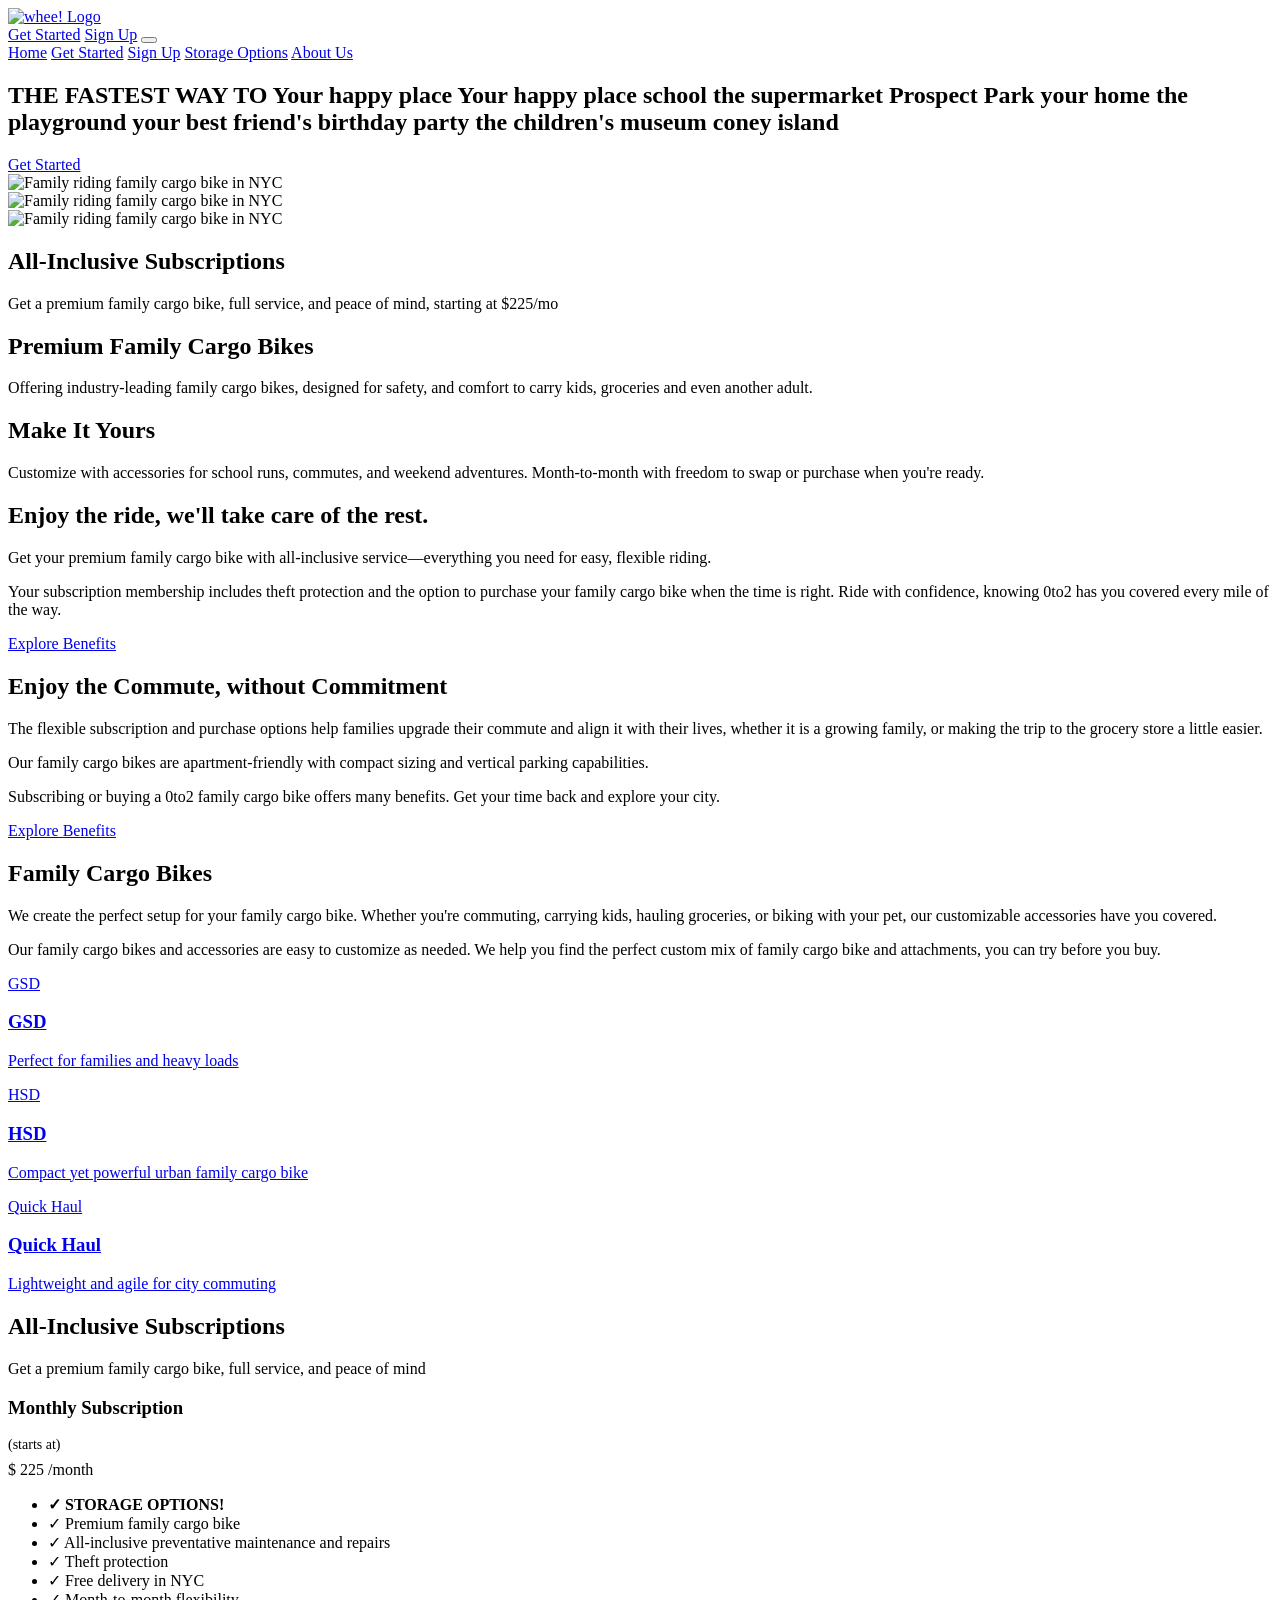
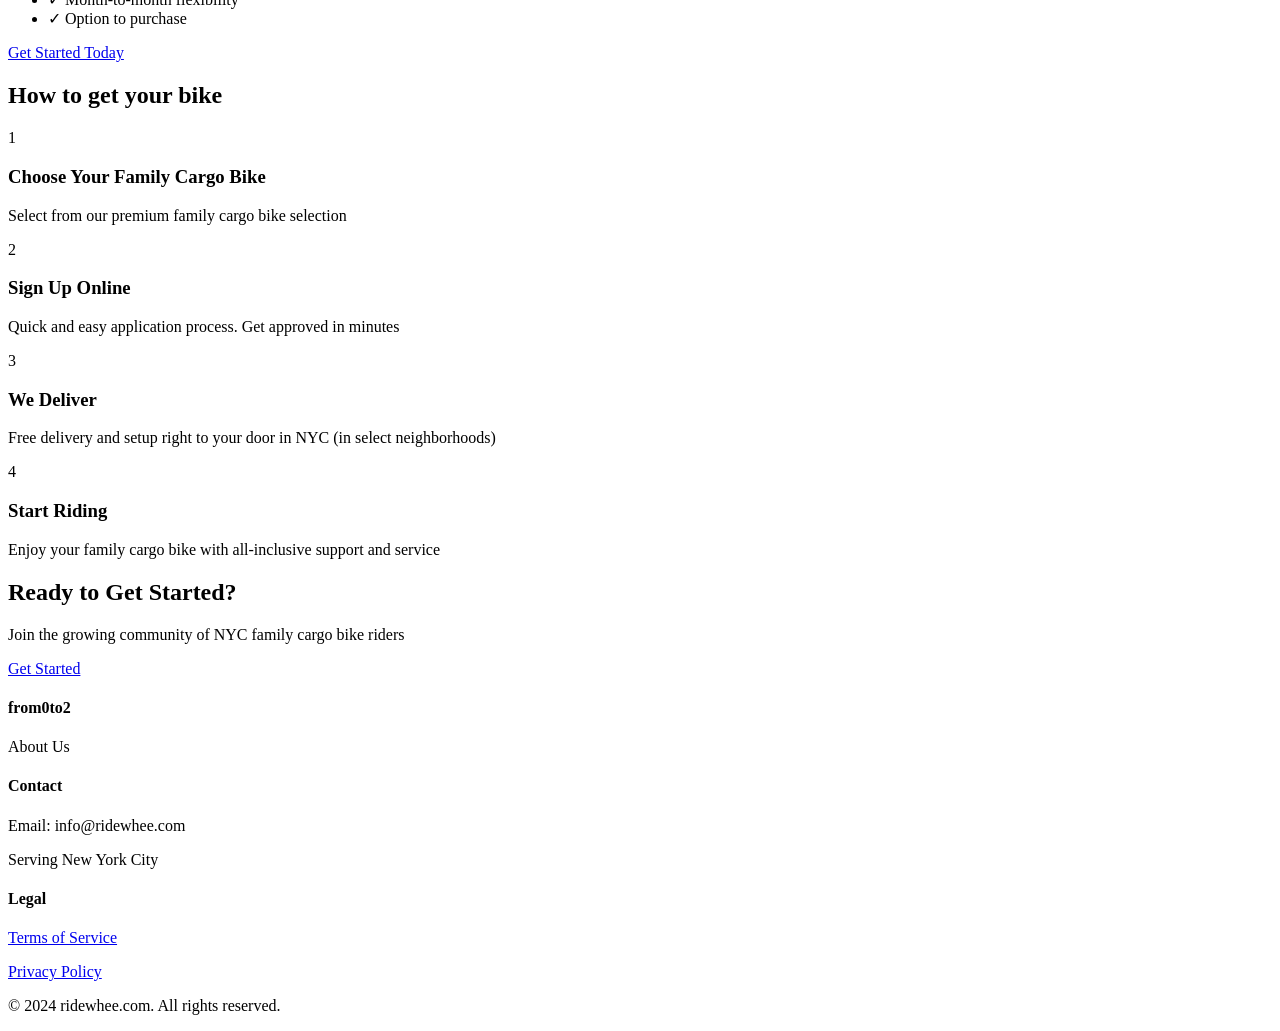
==== index.html @ edd8247e "Add Sign Up link to navigation menu" ====
<!DOCTYPE html>
<html lang="en">
<head>
    <!-- Google tag (gtag.js) -->
<script async src="https://www.googletagmanager.com/gtag/js?id=G-V8JDBEQ4RL"></script>
<script>
  window.dataLayer = window.dataLayer || [];
  function gtag(){dataLayer.push(arguments);}
  gtag('js', new Date());

  gtag('config', 'G-V8JDBEQ4RL');
</script>
    <meta charset="UTF-8">
    <meta name="viewport" content="width=device-width, initial-scale=1.0">
    <meta http-equiv="Cache-Control" content="no-cache, no-store, must-revalidate">
    <meta http-equiv="Pragma" content="no-cache">
    <meta http-equiv="Expires" content="0">
    <meta name="description" content="Family cargo bike subscription in NYC. Premium family cargo bikes with all-inclusive service, starting at $225/month. Flexible month-to-month subscriptions.">
    <title>Cargo Bike Leasing NYC | ridewhee.com</title>
    <link rel="stylesheet" href="styles.css">
    <link rel="icon" type="image/png" href="images/favicon.png?v=1">
</head>
<body>
    <!-- Navigation -->
    <!-- TO UPDATE LOGO: Change the src path below to your new logo file -->
    <nav class="navbar" role="navigation" aria-label="Main navigation">
        <div class="nav-container">
            <div class="nav-left">
                <a href="index.html" class="navbar-logo" aria-label="whee! Home">
                    <img src="images/logowhee1.png" alt="whee! Logo" width="687" height="311">
                </a>
            </div>
            <div class="nav-right">
                <a href="get-started.html" class="cta-button nav-cta">Get Started</a>
                <a href="signup.html" class="cta-button nav-cta nav-cta-signup">Sign Up</a>
                <button class="hamburger-menu" id="hamburger-menu" aria-label="Toggle menu" type="button">
                    <span></span>
                    <span></span>
                    <span></span>
                </button>
            </div>
        </div>
        <div class="mobile-menu" id="mobile-menu">
            <a href="index.html">Home</a>
            <a href="get-started.html">Get Started</a>
            <a href="signup.html">Sign Up</a>
            <a href="storage-options.html">Storage Options</a>
            <a href="about-us.html">About Us</a>
        </div>
    </nav>

    <!-- Hero Section -->
    <section class="hero">
        <div class="hero-container">
            <div class="hero-content">
                <h1 class="hero-title">
                    <span class="hero-title-static">THE FASTEST WAY TO</span>
                    <span class="rotating-words">
                        <span class="rotating-word-measure" aria-hidden="true"></span>
                        <span class="rotating-word active">Your happy place</span>
                        <span class="rotating-word">school</span>
                        <span class="rotating-word">the supermarket</span>
                        <span class="rotating-word">Prospect Park</span>
                        <span class="rotating-word">your home</span>
                        <span class="rotating-word">the playground</span>
                        <span class="rotating-word">your best friend's birthday party</span>
                        <span class="rotating-word">the children's museum</span>
                        <span class="rotating-word">coney island</span>
                    </span>
                </h1>
                <div class="hero-cta">
                    <a href="get-started.html" class="cta-button primary large">Get Started</a>
                </div>
            </div>
            <div class="hero-image">
                <div class="hero-carousel" id="hero-carousel">
                    <div class="hero-carousel-container">
                        <div class="hero-carousel-track" id="hero-carousel-track">
                            <div class="hero-carousel-slide active">
                                <img src="images/hero-bike1.png" alt="Family riding family cargo bike in NYC" class="hero-carousel-image">
                            </div>
                            <div class="hero-carousel-slide">
                                <img src="images/hero-bike2.png" alt="Family riding family cargo bike in NYC" class="hero-carousel-image">
                            </div>
                            <div class="hero-carousel-slide">
                                <img src="images/hero-bike3.png" alt="Family riding family cargo bike in NYC" class="hero-carousel-image">
                            </div>
                        </div>
                    </div>
                </div>
            </div>
        </div>
    </section>

    <!-- Key Features Section -->
    <section class="features">
        <div class="container">
            <div class="features-grid">
                <div class="feature-item">
                    <h2>All-Inclusive Subscriptions</h2>
                    <p>Get a premium family cargo bike, full service, and peace of mind, starting at $225/mo</p>
                </div>
                <div class="feature-item">
                    <h2>Premium Family Cargo Bikes</h2>
                    <p>Offering industry-leading family cargo bikes, designed for safety, and comfort to carry kids, groceries and even another adult.</p>
                </div>
                <div class="feature-item">
                    <h2>Make It Yours</h2>
                    <p>Customize with accessories for school runs, commutes, and weekend adventures. Month-to-month with freedom to swap or purchase when you're ready.</p>
                </div>
            </div>
        </div>
    </section>

    <!-- Enjoy the Ride Section -->
    <section class="enjoy-section">
        <div class="container">
            <div class="enjoy-content">
                <h2 class="section-title">Enjoy the ride, we'll take care of the rest.</h2>
                <p class="section-subtitle">Get your premium family cargo bike with all-inclusive service—everything you need for easy, flexible riding.</p>
                <p>Your subscription membership includes theft protection and the option to purchase your family cargo bike when the time is right. Ride with confidence, knowing 0to2 has you covered every mile of the way.</p>
                <a href="#subscriptions" class="cta-button secondary">Explore Benefits</a>
            </div>
        </div>
    </section>

    <!-- Enjoy the Commute Section -->
    <section class="commute-section">
        <div class="container">
            <div class="commute-content">
                <h2 class="section-title">Enjoy the Commute, without Commitment</h2>
                <p class="section-subtitle">The flexible subscription and purchase options help families upgrade their commute and align it with their lives, whether it is a growing family, or making the trip to the grocery store a little easier.</p>
                <p>Our family cargo bikes are apartment-friendly with compact sizing and vertical parking capabilities.</p>
                <p>Subscribing or buying a 0to2 family cargo bike offers many benefits. Get your time back and explore your city.</p>
                <a href="#subscriptions" class="cta-button secondary">Explore Benefits</a>
            </div>
        </div>
    </section>

    <!-- E-Bikes Section -->
    <section class="bike-showcase">
        <div class="container">
            <h2 class="section-title">Family Cargo Bikes</h2>
            <p class="section-subtitle">We create the perfect setup for your family cargo bike. Whether you're commuting, carrying kids, hauling groceries, or biking with your pet, our customizable accessories have you covered.</p>
            <p class="section-subtitle">Our family cargo bikes and accessories are easy to customize as needed. We help you find the perfect custom mix of family cargo bike and attachments, you can try before you buy.</p>
            <div class="bike-grid">
                <a href="gsd.html" class="bike-card">
                    <img src="images/gsd-01.jpeg" alt="GSD Family Cargo Bike" class="bike-image" onerror="this.style.display='none'; this.nextElementSibling.style.display='flex';">
                    <div class="bike-image-placeholder" style="display: none;">
                        <span>GSD</span>
                    </div>
                    <h3>GSD</h3>
                    <p>Perfect for families and heavy loads</p>
                </a>
                <a href="hsd.html" class="bike-card">
                    <img src="images/hsd.jpg" alt="HSD Family Cargo Bike - Woman with dog" class="bike-image" onerror="this.style.display='none'; this.nextElementSibling.style.display='flex';">
                    <div class="bike-image-placeholder" style="display: none;">
                        <span>HSD</span>
                    </div>
                    <h3>HSD</h3>
                    <p>Compact yet powerful urban family cargo bike</p>
                </a>
                <a href="quick-haul.html" class="bike-card">
                    <img src="images/quick-haul.webp" alt="Quick Haul Family Cargo Bike" class="bike-image" onerror="this.style.display='none'; this.nextElementSibling.style.display='flex';">
                    <div class="bike-image-placeholder" style="display: none;">
                        <span>Quick Haul</span>
                    </div>
                    <h3>Quick Haul</h3>
                    <p>Lightweight and agile for city commuting</p>
                </a>
            </div>
        </div>
    </section>

    <!-- Pricing Section -->
    <section class="pricing" id="subscriptions">
        <div class="container">
            <h2 class="section-title">All-Inclusive Subscriptions</h2>
            <p class="section-subtitle">Get a premium family cargo bike, full service, and peace of mind</p>
            <div class="pricing-card">
                <div class="pricing-header">
                    <h3>Monthly Subscription</h3>
                    <div style="margin-bottom: 0.5rem; color: var(--text-light); font-size: 0.875rem;">(starts at)</div>
                    <div class="price-display">
                        <span class="currency">$</span>
                        <span class="amount">225</span>
                        <span class="period">/month</span>
                    </div>
                </div>
                <ul class="pricing-features">
                    <li><a href="storage-options.html" style="color: var(--primary-color); text-decoration: none; font-weight: 600;">✓ STORAGE OPTIONS!</a></li>
                    <li>✓ Premium family cargo bike</li>
                    <li>✓ All-inclusive preventative maintenance and repairs</li>
                    <li>✓ Theft protection</li>
                    <li>✓ Free delivery in NYC</li>
                    <li>✓ Month-to-month flexibility</li>
                    <li>✓ Option to purchase</li>
                </ul>
                <a href="get-started.html" class="cta-button primary full-width">Get Started Today</a>
            </div>
        </div>
    </section>

    <!-- How It Works -->
    <section class="how-it-works">
        <div class="container">
            <h2 class="section-title">How to get your bike</h2>
            <div class="steps">
                <div class="step">
                    <div class="step-number">1</div>
                    <h3>Choose Your Family Cargo Bike</h3>
                    <p>Select from our premium family cargo bike selection</p>
                </div>
                <div class="step">
                    <div class="step-number">2</div>
                    <h3>Sign Up Online</h3>
                    <p>Quick and easy application process. Get approved in minutes</p>
                </div>
                <div class="step">
                    <div class="step-number">3</div>
                    <h3>We Deliver</h3>
                    <p>Free delivery and setup right to your door in NYC (in select neighborhoods)</p>
                </div>
                <div class="step">
                    <div class="step-number">4</div>
                    <h3>Start Riding</h3>
                    <p>Enjoy your family cargo bike with all-inclusive support and service</p>
                </div>
            </div>
        </div>
    </section>

    <!-- CTA Section -->
    <section class="cta-section">
        <div class="container">
            <h2>Ready to Get Started?</h2>
            <p>Join the growing community of NYC family cargo bike riders</p>
            <a href="get-started.html" class="cta-button primary large">Get Started</a>
        </div>
    </section>

    <!-- Footer -->
    <footer class="footer">
        <div class="container">
            <div class="footer-content">
                <div class="footer-section">
                    <h4>from0to2</h4>
                    <p><a href="about-us.html" style="color: var(--text-lighter); text-decoration: none;">About Us</a></p>
                </div>
                <div class="footer-section">
                    <h4>Contact</h4>
                    <p>Email: info@ridewhee.com</p>
                    <p>Serving New York City</p>
                </div>
                <div class="footer-section">
                    <h4>Legal</h4>
                    <p><a href="terms-of-service.html">Terms of Service</a></p>
                    <p><a href="privacy-policy.html">Privacy Policy</a></p>
                </div>
            </div>
            <div class="footer-bottom">
                <p>&copy; 2024 ridewhee.com. All rights reserved.</p>
            </div>
        </div>
    </footer>

    <script>
        // Hero Image Carousel
        (function() {
            const carousel = document.getElementById('hero-carousel');
            const track = document.getElementById('hero-carousel-track');
            const slides = track.querySelectorAll('.hero-carousel-slide');
            const prevBtn = document.getElementById('hero-carousel-prev');
            const nextBtn = document.getElementById('hero-carousel-next');
            const indicators = document.querySelectorAll('.hero-carousel-indicator');
            
            let currentSlide = 0;
            let autoScrollTimeout;
            const autoScrollDelay = 10000; // 10 seconds
            
            function updateCarousel() {
                slides.forEach((slide, index) => {
                    slide.classList.remove('active');
                    if (index === currentSlide) {
                        slide.classList.add('active');
                    }
                });
                
            }
            
            function nextSlide() {
                currentSlide = (currentSlide + 1) % slides.length;
                updateCarousel();
                scheduleNextSlide();
            }
            
            function prevSlide() {
                currentSlide = (currentSlide - 1 + slides.length) % slides.length;
                updateCarousel();
                scheduleNextSlide();
            }
            
            function scheduleNextSlide() {
                clearTimeout(autoScrollTimeout);
                autoScrollTimeout = setTimeout(() => {
                    nextSlide();
                }, autoScrollDelay);
            }
            
            function pauseAutoScroll() {
                clearTimeout(autoScrollTimeout);
            }
            
            function resumeAutoScroll() {
                scheduleNextSlide();
            }
            
            // Initialize
            updateCarousel();
            scheduleNextSlide();
            
            // Pause on hover
            carousel.addEventListener('mouseenter', pauseAutoScroll);
            carousel.addEventListener('mouseleave', resumeAutoScroll);
            
            // Swipe support
            let touchStartX = 0;
            let touchEndX = 0;
            
            track.addEventListener('touchstart', (e) => {
                touchStartX = e.changedTouches[0].screenX;
                pauseAutoScroll();
            }, { passive: true });
            
            track.addEventListener('touchend', (e) => {
                touchEndX = e.changedTouches[0].screenX;
                const swipeDistance = touchStartX - touchEndX;
                const minSwipeDistance = 50;
                
                if (Math.abs(swipeDistance) > minSwipeDistance) {
                    if (swipeDistance > 0) {
                        nextSlide();
                    } else {
                        prevSlide();
                    }
                } else {
                    resumeAutoScroll();
                }
            }, { passive: true });
        })();

        // Rotating words carousel - completely rebuilt
        (function() {
            const rotatingWords = document.querySelectorAll('.rotating-word');
            const rotatingWordsContainer = document.querySelector('.rotating-words');
            const measureElement = document.querySelector('.rotating-word-measure');
            const staticText = document.querySelector('.hero-title-static');
            const heroTitle = document.querySelector('.hero-title');
            
            let currentIndex = 0;
            const rotateDelay = 3000;
            const fadeOutDuration = 400;
            const gapDuration = 300;
            
            if (!rotatingWordsContainer || !measureElement || !staticText || rotatingWords.length === 0) {
                return;
            }
            
            // Set container width to match static text width
            function setContainerWidth() {
                if (!staticText || !rotatingWordsContainer) return;
                const staticWidth = staticText.offsetWidth;
                if (staticWidth > 0) {
                    rotatingWordsContainer.style.width = staticWidth + 'px';
                    measureElement.style.width = staticWidth + 'px';
                }
            }
            
            // Calculate fixed height for 3 lines
            function calculateThreeLineHeight() {
                if (!measureElement) return null;
                // Create a test element with 3 lines of text
                const testText = 'THE CHILDREN\'S MUSEUM'; // Longest likely text
                measureElement.textContent = testText + ' ' + testText + ' ' + testText; // Force 3 lines
                void measureElement.offsetHeight;
                const height = measureElement.offsetHeight;
                return height;
            }
            
            // Set fixed container height for 3 lines
            function setFixedContainerHeight() {
                if (!rotatingWordsContainer) return;
                const threeLineHeight = calculateThreeLineHeight();
                if (threeLineHeight && threeLineHeight > 0) {
                    rotatingWordsContainer.style.minHeight = threeLineHeight + 'px';
                }
            }
            
            // Update measure element and container dimensions
            function updateMeasureElement(wordElement) {
                if (!wordElement || !measureElement || !rotatingWordsContainer) return;
                
                // Set text content
                measureElement.textContent = wordElement.textContent;
                
                // Force reflow
                void measureElement.offsetHeight;
                
                // Sync word element width
                const containerWidth = rotatingWordsContainer.offsetWidth;
                if (containerWidth > 0) {
                    wordElement.style.width = containerWidth + 'px';
                }
            }
            
            function rotateWords() {
                const currentWord = rotatingWords[currentIndex];
                
                // Lock dimensions before transition
                updateMeasureElement(currentWord);
                
                // Fade out current word
                currentWord.classList.remove('active');
                
                // Move to next word
                currentIndex = (currentIndex + 1) % rotatingWords.length;
                const nextWord = rotatingWords[currentIndex];
                
                // Update measure for next word
                updateMeasureElement(nextWord);
                
                // Fade in next word
                setTimeout(function() {
                    nextWord.classList.add('active');
                    setTimeout(function() {
                        updateMeasureElement(nextWord);
                    }, 50);
                }, fadeOutDuration + gapDuration);
            }
            
            // Initialize
            function initialize() {
                setContainerWidth();
                setFixedContainerHeight();
                
                const initialWord = rotatingWords[currentIndex];
                if (initialWord) {
                    initialWord.classList.add('active');
                    setTimeout(function() {
                        updateMeasureElement(initialWord);
                        setTimeout(function() {
                            updateMeasureElement(initialWord);
                        }, 50);
                    }, 100);
                }
            }
            
            // Handle resize
            let resizeTimeout;
            window.addEventListener('resize', function() {
                clearTimeout(resizeTimeout);
                resizeTimeout = setTimeout(function() {
                    setContainerWidth();
                    setFixedContainerHeight();
                    const activeWord = rotatingWordsContainer.querySelector('.rotating-word.active');
                    if (activeWord) {
                        updateMeasureElement(activeWord);
                    }
                }, 100);
            });
            
            // Start
            initialize();
            setInterval(rotateWords, rotateDelay);
        })();

        // Hamburger menu functionality
        const hamburgerMenu = document.getElementById('hamburger-menu');
        const mobileMenu = document.getElementById('mobile-menu');

        hamburgerMenu.addEventListener('click', function() {
            hamburgerMenu.classList.toggle('active');
            mobileMenu.classList.toggle('active');
        });

        // Close menu when clicking outside
        document.addEventListener('click', function(e) {
            if (!hamburgerMenu.contains(e.target) && !mobileMenu.contains(e.target)) {
                hamburgerMenu.classList.remove('active');
                mobileMenu.classList.remove('active');
            }
        });

        // Close menu when clicking a link
        mobileMenu.querySelectorAll('a').forEach(link => {
            link.addEventListener('click', function() {
                hamburgerMenu.classList.remove('active');
                mobileMenu.classList.remove('active');
            });
        });
    </script>
</body>
</html>
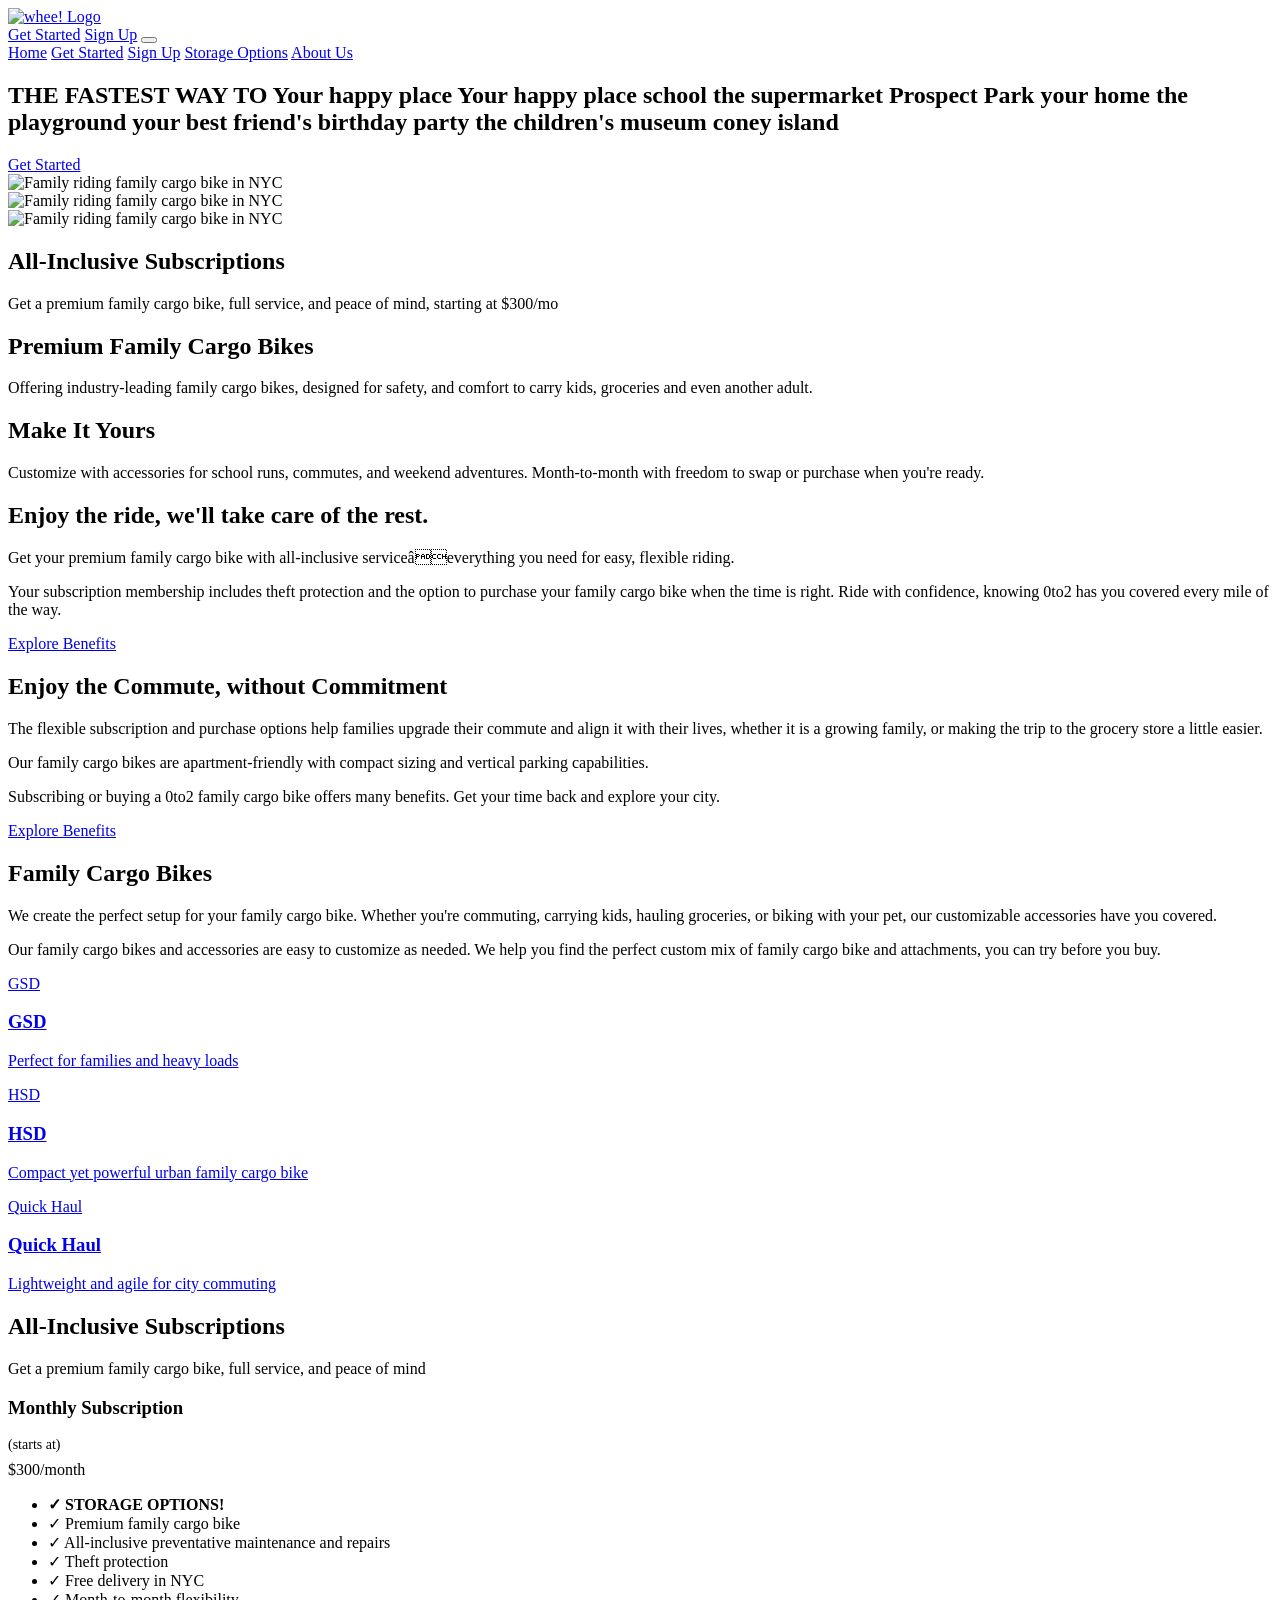
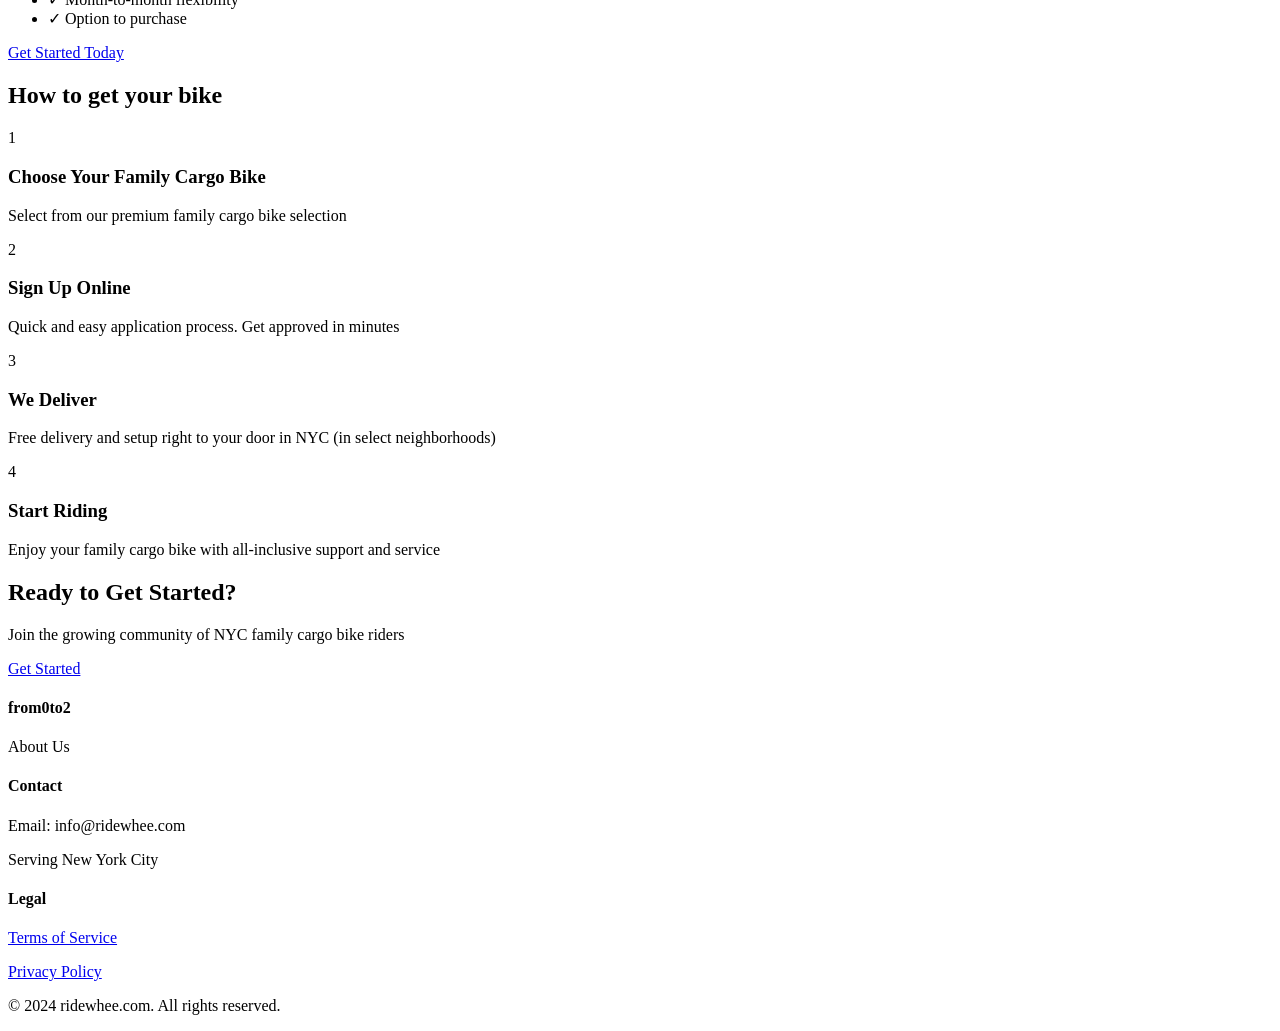
==== commit 9aa073dd: "Fix pricing card: $300 everywhere, checkmarks, shared source of truth - Move <meta charset="UTF-8"> " ====
--- a/index.html
+++ b/index.html
@@ -1,6 +1,7 @@
 <!DOCTYPE html>
 <html lang="en">
 <head>
+    <meta charset="UTF-8">
     <!-- Google tag (gtag.js) -->
 <script async src="https://www.googletagmanager.com/gtag/js?id=G-V8JDBEQ4RL"></script>
 <script>
@@ -10,12 +11,11 @@
 
   gtag('config', 'G-V8JDBEQ4RL');
 </script>
-    <meta charset="UTF-8">
     <meta name="viewport" content="width=device-width, initial-scale=1.0">
     <meta http-equiv="Cache-Control" content="no-cache, no-store, must-revalidate">
     <meta http-equiv="Pragma" content="no-cache">
     <meta http-equiv="Expires" content="0">
-    <meta name="description" content="Family cargo bike subscription in NYC. Premium family cargo bikes with all-inclusive service, starting at $225/month. Flexible month-to-month subscriptions.">
+    <meta name="description" content="Family cargo bike subscription in NYC. Premium family cargo bikes with all-inclusive service, starting at $300/month. Flexible month-to-month subscriptions.">
     <title>Cargo Bike Leasing NYC | ridewhee.com</title>
     <link rel="stylesheet" href="styles.css">
     <link rel="icon" type="image/png" href="images/favicon.png?v=1">
@@ -98,7 +98,7 @@
             <div class="features-grid">
                 <div class="feature-item">
                     <h2>All-Inclusive Subscriptions</h2>
-                    <p>Get a premium family cargo bike, full service, and peace of mind, starting at $225/mo</p>
+                    <p>Get a premium family cargo bike, full service, and peace of mind, starting at $300/mo</p>
                 </div>
                 <div class="feature-item">
                     <h2>Premium Family Cargo Bikes</h2>
@@ -117,7 +117,7 @@
         <div class="container">
             <div class="enjoy-content">
                 <h2 class="section-title">Enjoy the ride, we'll take care of the rest.</h2>
-                <p class="section-subtitle">Get your premium family cargo bike with all-inclusive service—everything you need for easy, flexible riding.</p>
+                <p class="section-subtitle">Get your premium family cargo bike with all-inclusive serviceâeverything you need for easy, flexible riding.</p>
                 <p>Your subscription membership includes theft protection and the option to purchase your family cargo bike when the time is right. Ride with confidence, knowing 0to2 has you covered every mile of the way.</p>
                 <a href="#subscriptions" class="cta-button secondary">Explore Benefits</a>
             </div>
@@ -177,27 +177,9 @@
         <div class="container">
             <h2 class="section-title">All-Inclusive Subscriptions</h2>
             <p class="section-subtitle">Get a premium family cargo bike, full service, and peace of mind</p>
-            <div class="pricing-card">
-                <div class="pricing-header">
-                    <h3>Monthly Subscription</h3>
-                    <div style="margin-bottom: 0.5rem; color: var(--text-light); font-size: 0.875rem;">(starts at)</div>
-                    <div class="price-display">
-                        <span class="currency">$</span>
-                        <span class="amount">225</span>
-                        <span class="period">/month</span>
-                    </div>
-                </div>
-                <ul class="pricing-features">
-                    <li><a href="storage-options.html" style="color: var(--primary-color); text-decoration: none; font-weight: 600;">✓ STORAGE OPTIONS!</a></li>
-                    <li>✓ Premium family cargo bike</li>
-                    <li>✓ All-inclusive preventative maintenance and repairs</li>
-                    <li>✓ Theft protection</li>
-                    <li>✓ Free delivery in NYC</li>
-                    <li>✓ Month-to-month flexibility</li>
-                    <li>✓ Option to purchase</li>
-                </ul>
-                <a href="get-started.html" class="cta-button primary full-width">Get Started Today</a>
-            </div>
+                <div id="pricing-card-container"></div>
+            <script src="pricing-card.js"></script>
+            <script>renderPricingCard('pricing-card-container', { showCta: true });</script>
         </div>
     </section>
 
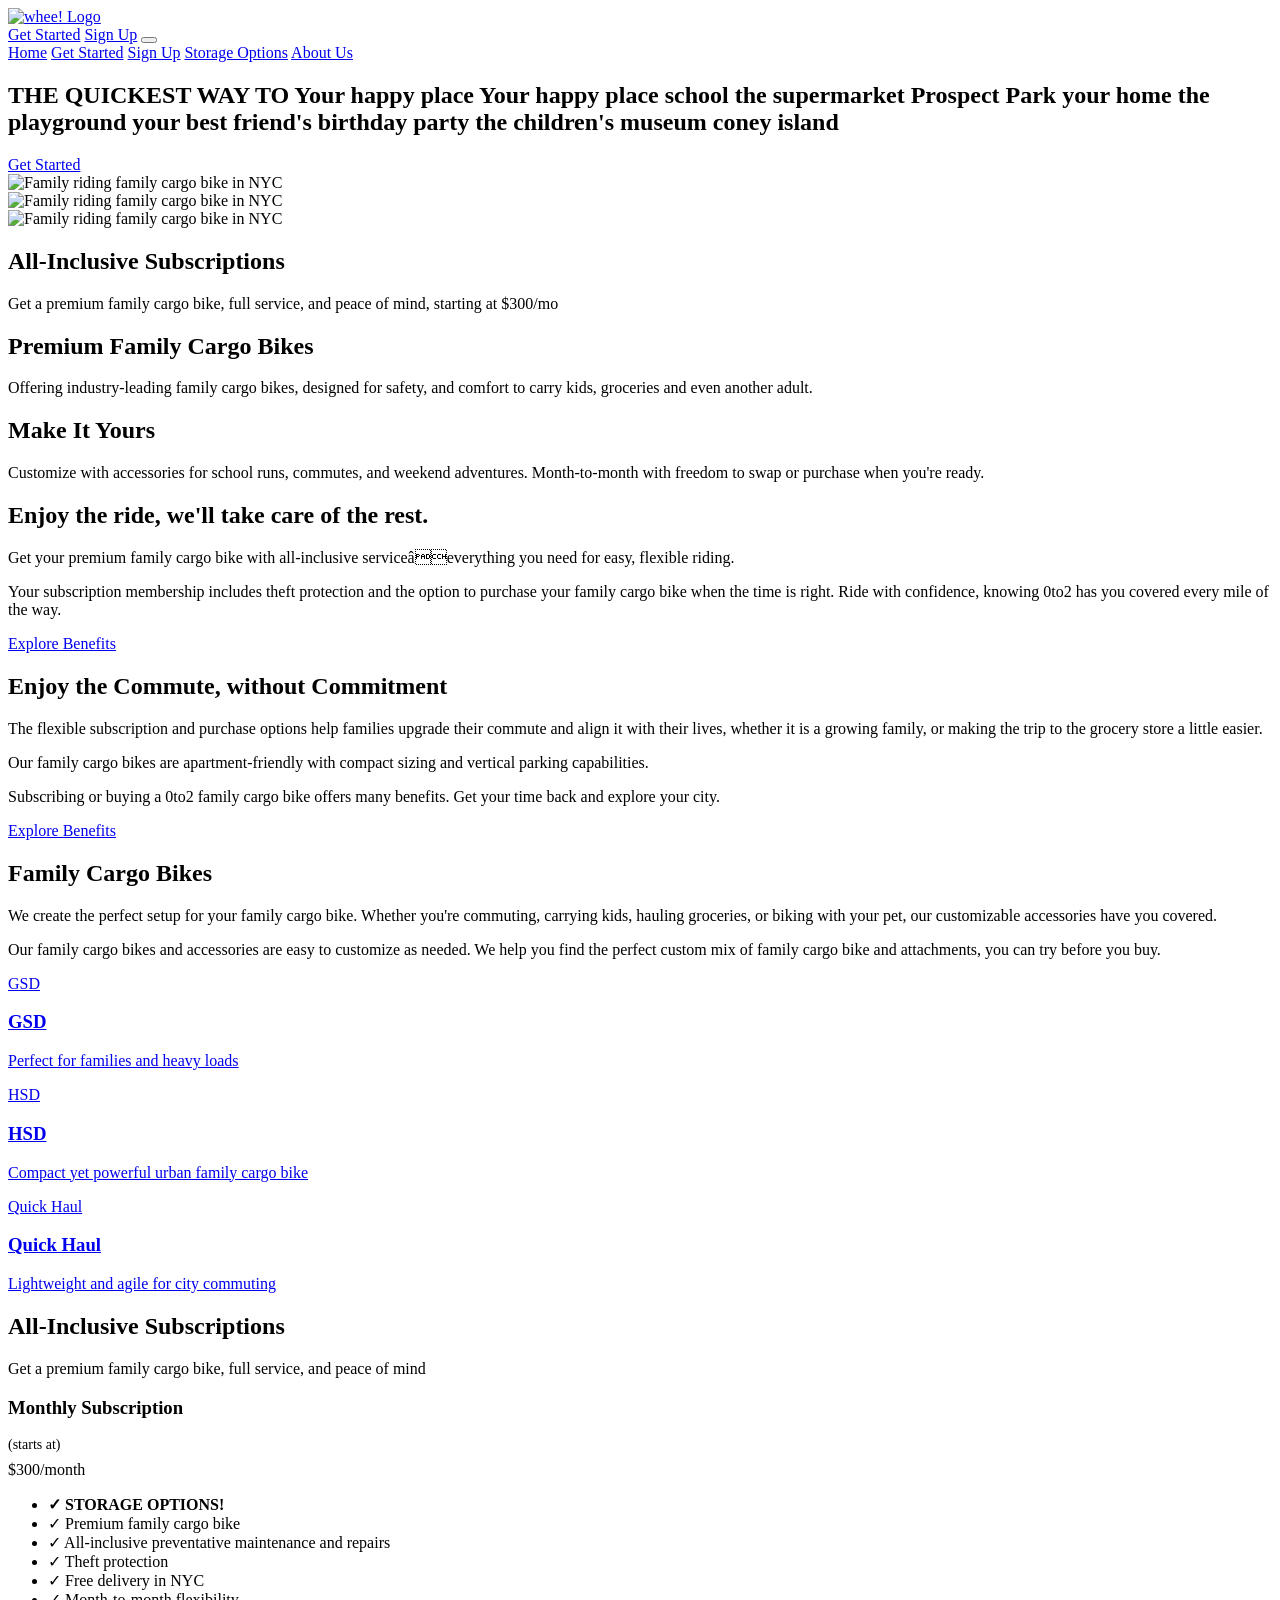
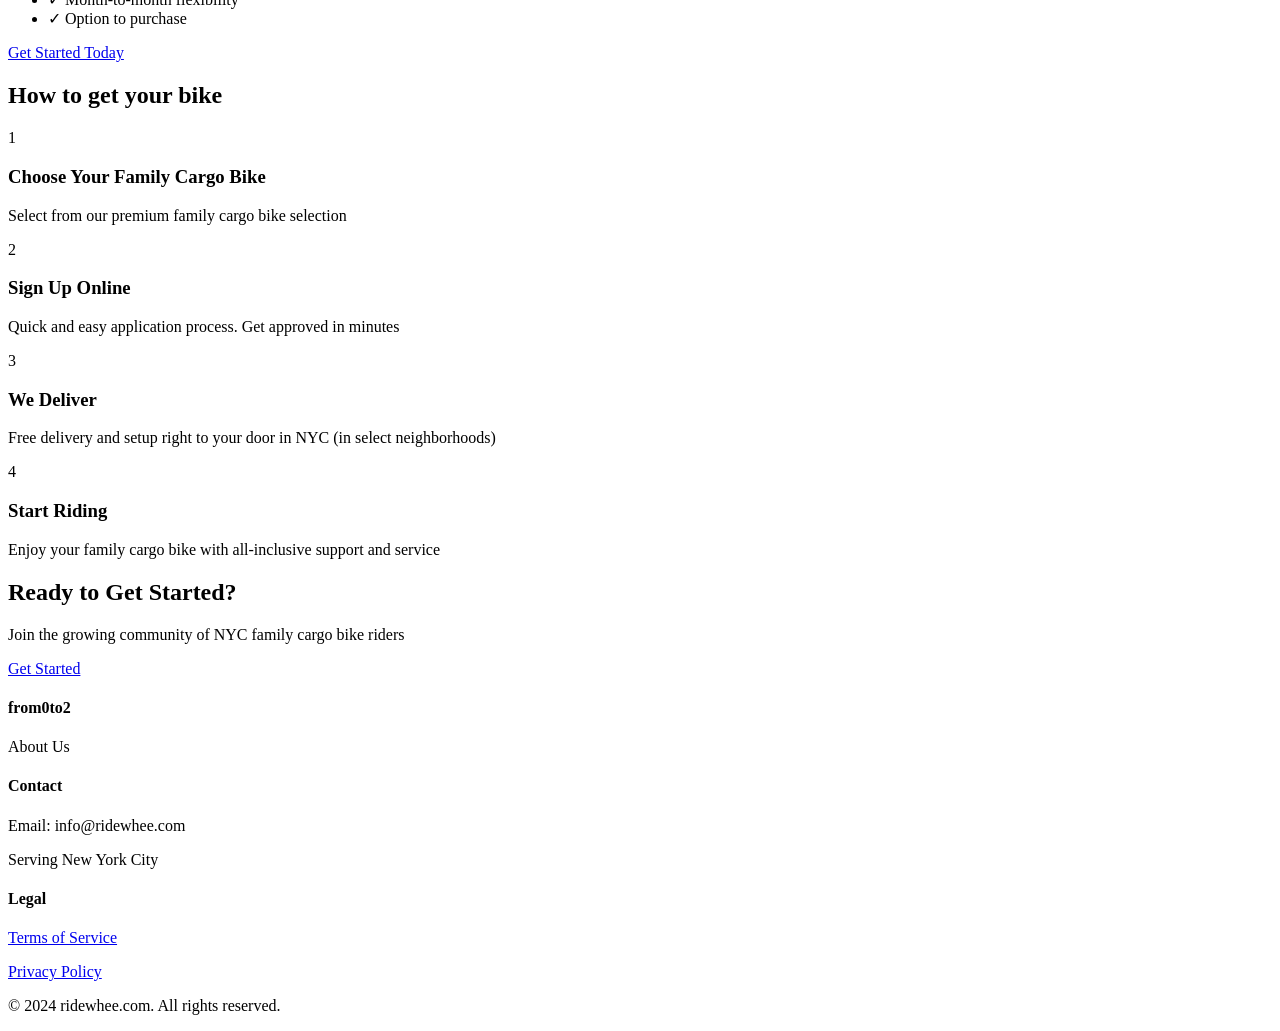
==== commit 5ae5ed7c: "Change hero heading from "FASTEST" to "QUICKEST" Co-Authored-By: Claude Sonnet 4.6 <noreply@anthropi" ====
--- a/index.html
+++ b/index.html
@@ -54,7 +54,7 @@
         <div class="hero-container">
             <div class="hero-content">
                 <h1 class="hero-title">
-                    <span class="hero-title-static">THE FASTEST WAY TO</span>
+                    <span class="hero-title-static">THE QUICKEST WAY TO</span>
                     <span class="rotating-words">
                         <span class="rotating-word-measure" aria-hidden="true"></span>
                         <span class="rotating-word active">Your happy place</span>
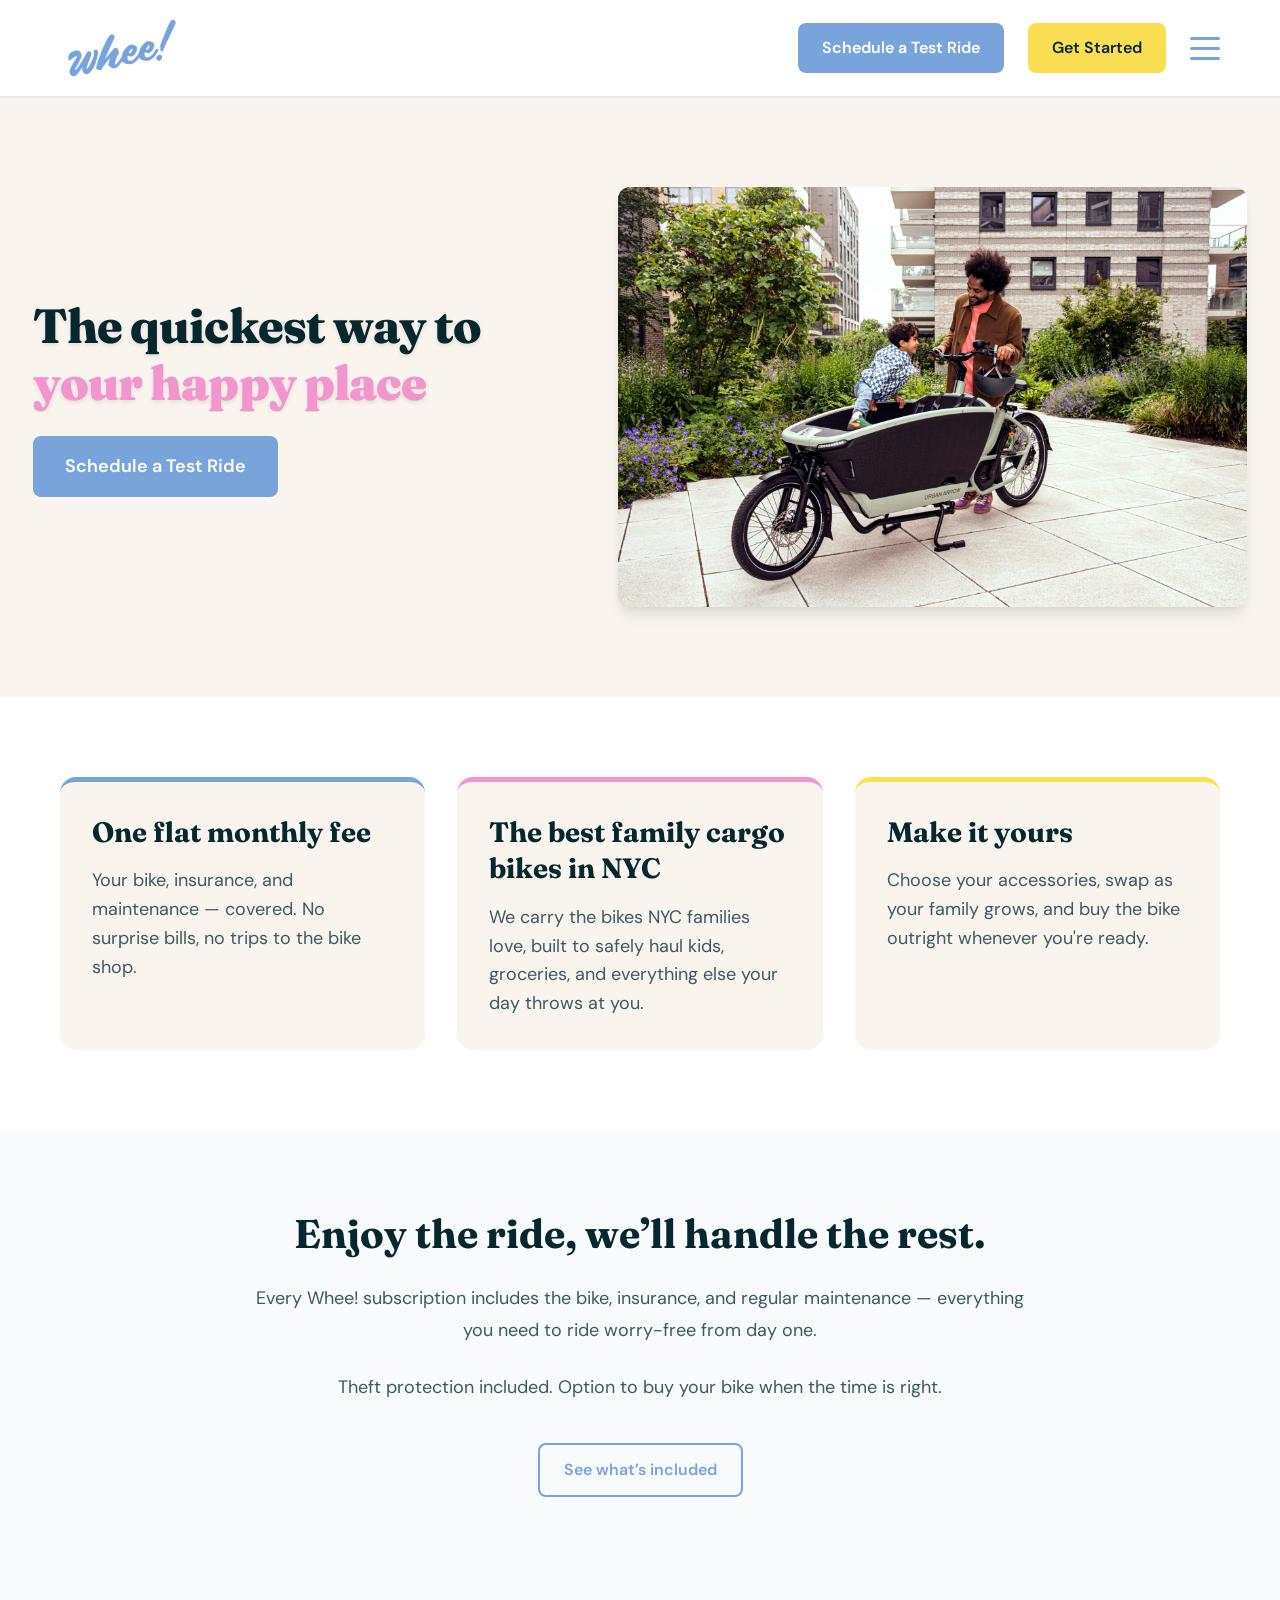
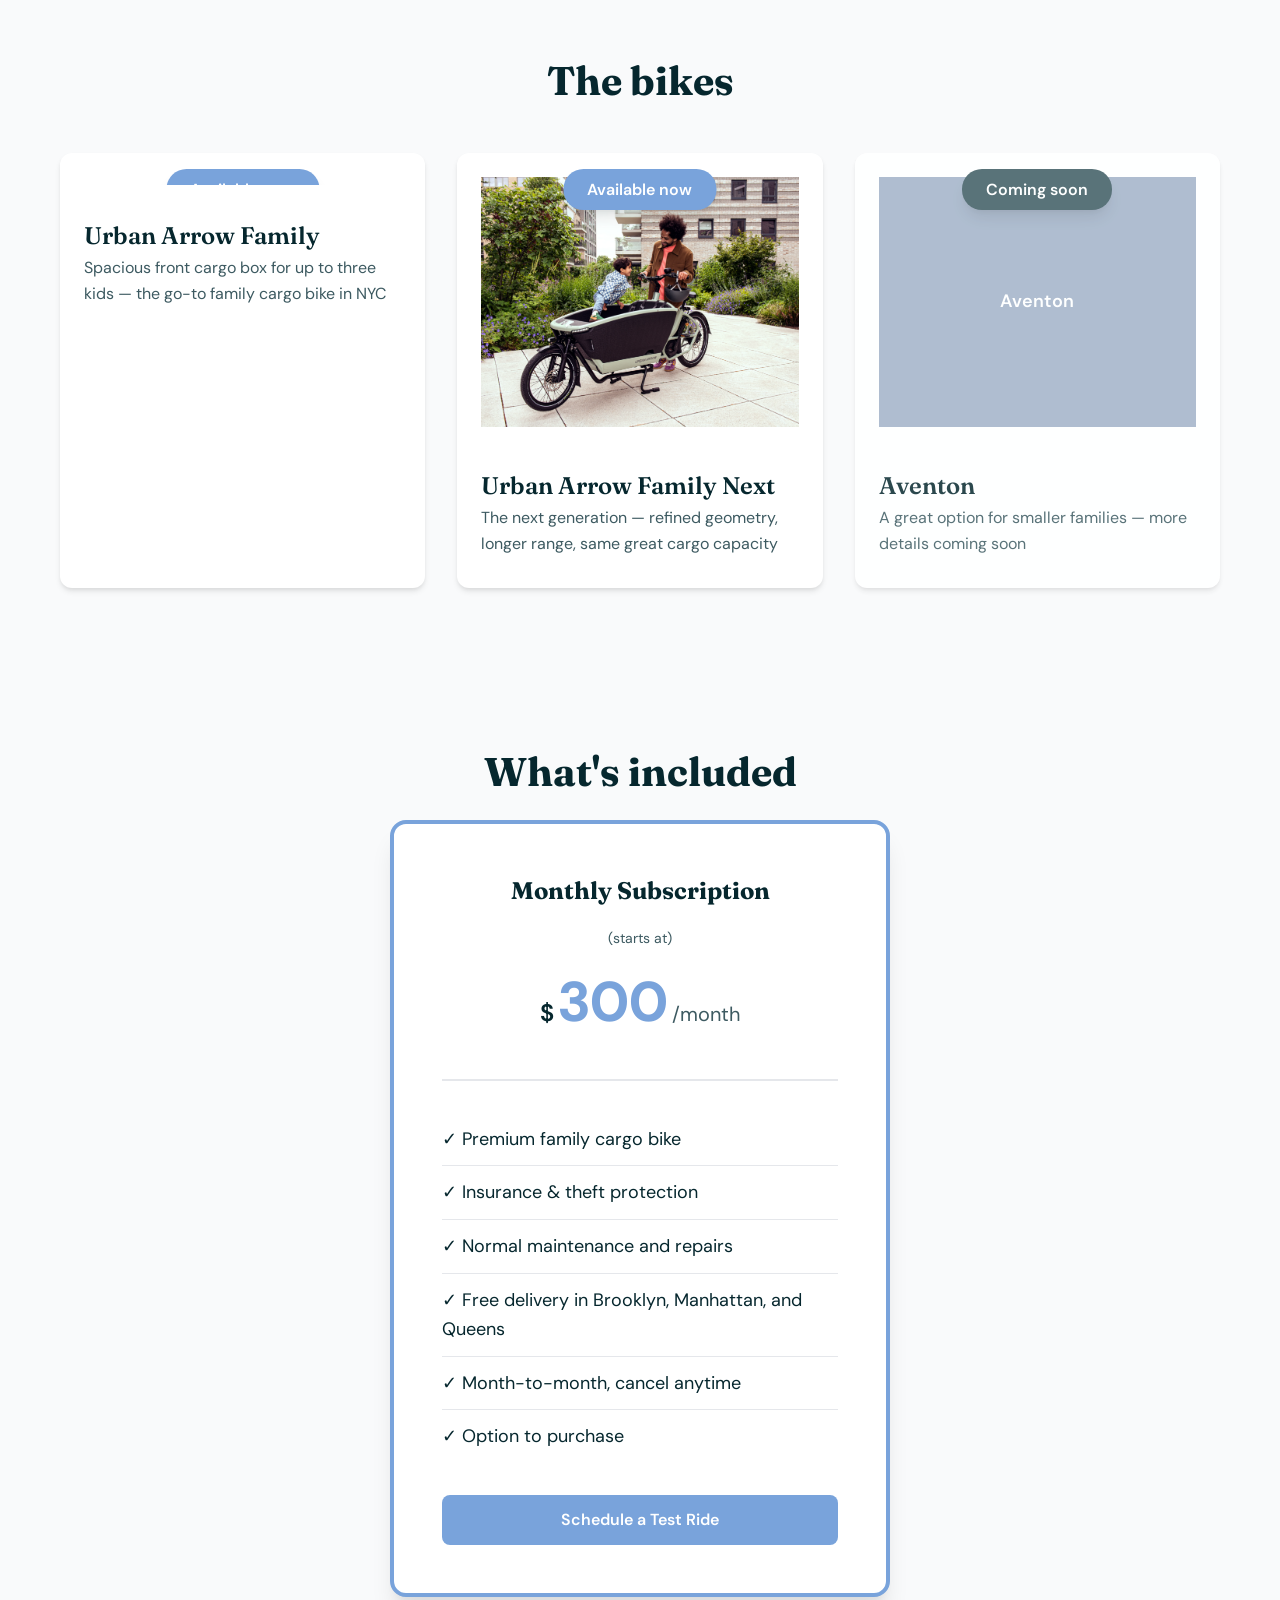
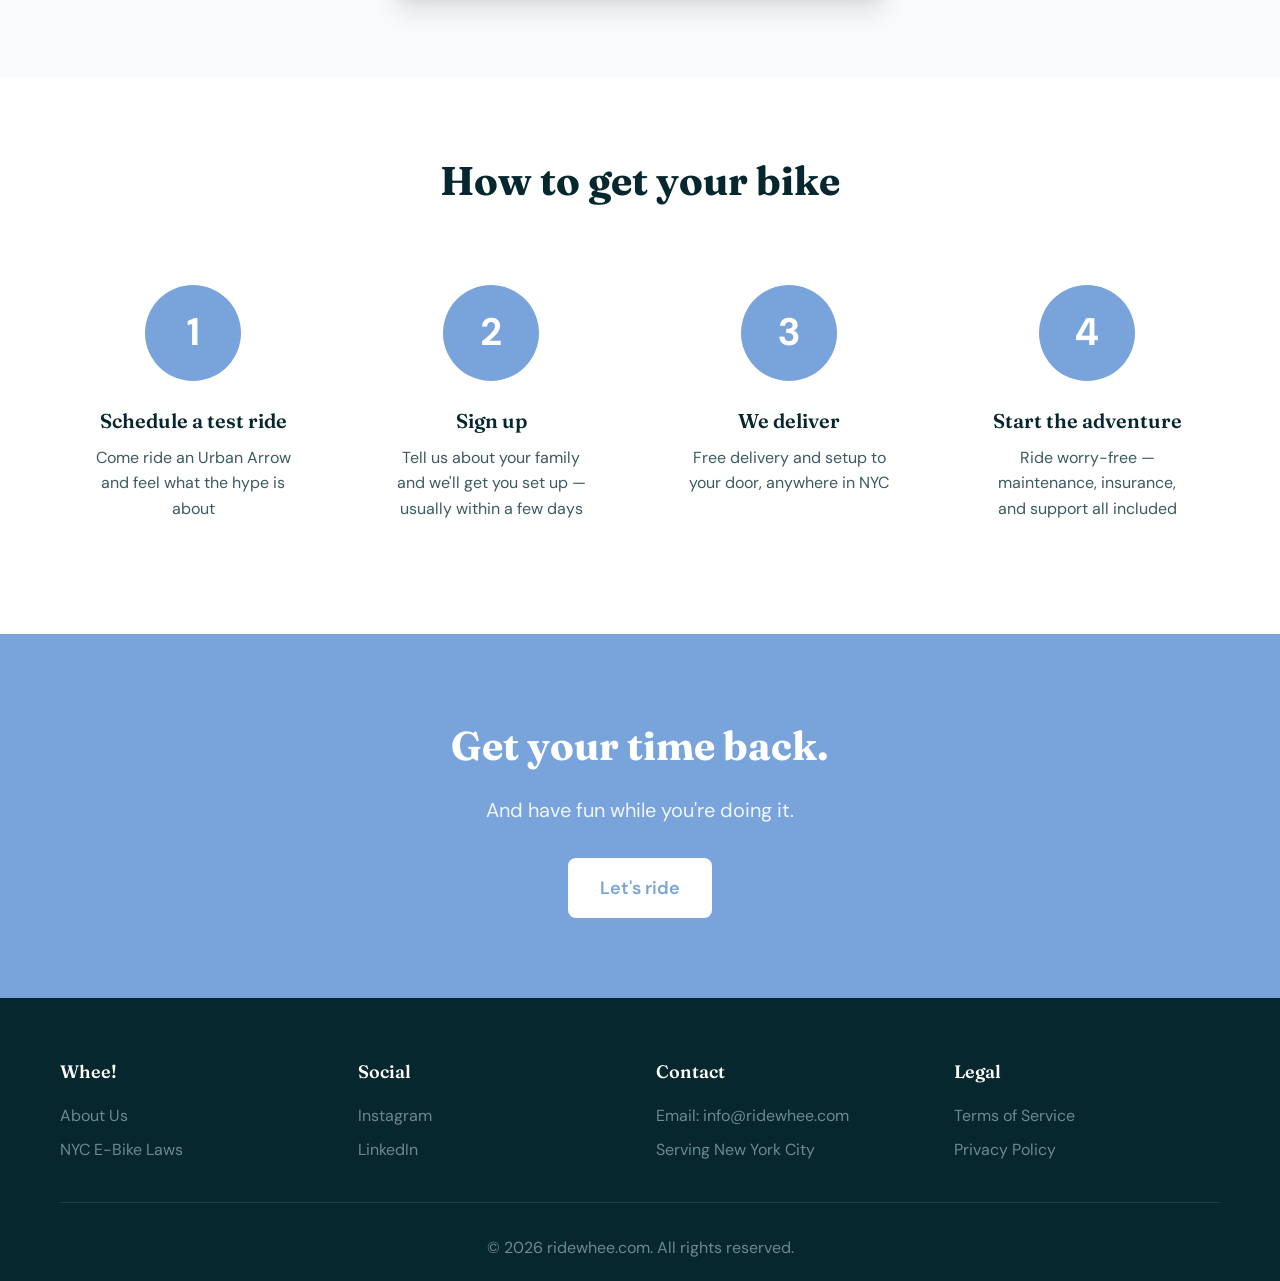
==== commit ad974356: "Update site: new bike pages, nav, signup form, and design polish - Add Urban Arrow Family, Family Ne" ====
--- a/index.html
+++ b/index.html
@@ -17,6 +17,9 @@
     <meta http-equiv="Expires" content="0">
     <meta name="description" content="Family cargo bike subscription in NYC. Premium family cargo bikes with all-inclusive service, starting at $300/month. Flexible month-to-month subscriptions.">
     <title>Cargo Bike Leasing NYC | ridewhee.com</title>
+    <link rel="preconnect" href="https://fonts.googleapis.com">
+    <link rel="preconnect" href="https://fonts.gstatic.com" crossorigin>
+    <link href="https://fonts.googleapis.com/css2?family=Anonymous+Pro:wght@700&family=DM+Sans:ital,opsz,wght@0,9..40,300..700;1,9..40,300..700&family=Fraunces:ital,opsz,wght@0,9..144,300..900&display=swap" rel="stylesheet">
     <link rel="stylesheet" href="styles.css">
     <link rel="icon" type="image/png" href="images/favicon.png?v=1">
 </head>
@@ -27,12 +30,12 @@
         <div class="nav-container">
             <div class="nav-left">
                 <a href="index.html" class="navbar-logo" aria-label="whee! Home">
-                    <img src="images/logowhee1.png" alt="whee! Logo" width="687" height="311">
+                    <img src="images/20260428_Whee_Logos_primary_skyline.png" alt="whee! Logo" width="687" height="311">
                 </a>
             </div>
             <div class="nav-right">
-                <a href="get-started.html" class="cta-button nav-cta">Get Started</a>
-                <a href="signup.html" class="cta-button nav-cta nav-cta-signup">Sign Up</a>
+                <a href="https://cal.com/ridewhee/whee-test-ride" class="cta-button nav-cta">Schedule a Test Ride</a>
+                <a href="signup.html" class="cta-button nav-cta nav-cta-signup">Get Started</a>
                 <button class="hamburger-menu" id="hamburger-menu" aria-label="Toggle menu" type="button">
                     <span></span>
                     <span></span>
@@ -42,9 +45,9 @@
         </div>
         <div class="mobile-menu" id="mobile-menu">
             <a href="index.html">Home</a>
-            <a href="get-started.html">Get Started</a>
-            <a href="signup.html">Sign Up</a>
-            <a href="storage-options.html">Storage Options</a>
+            <a href="https://cal.com/ridewhee/whee-test-ride">Test ride</a>
+            <a href="signup.html">Get Started</a>
+
             <a href="about-us.html">About Us</a>
         </div>
     </nav>
@@ -54,40 +57,30 @@
         <div class="hero-container">
             <div class="hero-content">
                 <h1 class="hero-title">
-                    <span class="hero-title-static">THE QUICKEST WAY TO</span>
+                    <span class="hero-title-static">The quickest way to</span>
                     <span class="rotating-words">
                         <span class="rotating-word-measure" aria-hidden="true"></span>
-                        <span class="rotating-word active">Your happy place</span>
+                        <span class="rotating-word active">your happy place</span>
                         <span class="rotating-word">school</span>
                         <span class="rotating-word">the supermarket</span>
                         <span class="rotating-word">Prospect Park</span>
-                        <span class="rotating-word">your home</span>
                         <span class="rotating-word">the playground</span>
-                        <span class="rotating-word">your best friend's birthday party</span>
                         <span class="rotating-word">the children's museum</span>
-                        <span class="rotating-word">coney island</span>
+                        <span class="rotating-word">Coney Island</span>
+                        <span class="rotating-word">soccer practice</span>
+                        <span class="rotating-word">the farmers market</span>
+                        <span class="rotating-word">swim lessons</span>
+                        <span class="rotating-word">the Brooklyn Bridge</span>
+                        <span class="rotating-word">piano class</span>
+                        <span class="rotating-word">literally anywhere</span>
                     </span>
                 </h1>
                 <div class="hero-cta">
-                    <a href="get-started.html" class="cta-button primary large">Get Started</a>
+                    <a href="https://cal.com/ridewhee/whee-test-ride" class="cta-button primary large">Schedule a Test Ride</a>
                 </div>
             </div>
             <div class="hero-image">
-                <div class="hero-carousel" id="hero-carousel">
-                    <div class="hero-carousel-container">
-                        <div class="hero-carousel-track" id="hero-carousel-track">
-                            <div class="hero-carousel-slide active">
-                                <img src="images/hero-bike1.png" alt="Family riding family cargo bike in NYC" class="hero-carousel-image">
-                            </div>
-                            <div class="hero-carousel-slide">
-                                <img src="images/hero-bike2.png" alt="Family riding family cargo bike in NYC" class="hero-carousel-image">
-                            </div>
-                            <div class="hero-carousel-slide">
-                                <img src="images/hero-bike3.png" alt="Family riding family cargo bike in NYC" class="hero-carousel-image">
-                            </div>
-                        </div>
-                    </div>
-                </div>
+                <img src="images/Urban_Arrow_FamilyNext_Green_284.webp" alt="Urban Arrow Family cargo bike" class="hero-static-image">
             </div>
         </div>
     </section>
@@ -97,16 +90,16 @@
         <div class="container">
             <div class="features-grid">
                 <div class="feature-item">
-                    <h2>All-Inclusive Subscriptions</h2>
-                    <p>Get a premium family cargo bike, full service, and peace of mind, starting at $300/mo</p>
+                    <h2>One flat monthly fee</h2>
+                    <p>Your bike, insurance, and maintenance — covered. No surprise bills, no trips to the bike shop.</p>
                 </div>
                 <div class="feature-item">
-                    <h2>Premium Family Cargo Bikes</h2>
-                    <p>Offering industry-leading family cargo bikes, designed for safety, and comfort to carry kids, groceries and even another adult.</p>
+                    <h2>The best family cargo bikes in NYC</h2>
+                    <p>We carry the bikes NYC families love, built to safely haul kids, groceries, and everything else your day throws at you.</p>
                 </div>
                 <div class="feature-item">
-                    <h2>Make It Yours</h2>
-                    <p>Customize with accessories for school runs, commutes, and weekend adventures. Month-to-month with freedom to swap or purchase when you're ready.</p>
+                    <h2>Make it yours</h2>
+                    <p>Choose your accessories, swap as your family grows, and buy the bike outright whenever you're ready.</p>
                 </div>
             </div>
         </div>
@@ -114,59 +107,51 @@
 
     <!-- Enjoy the Ride Section -->
     <section class="enjoy-section">
-        <div class="container">
-            <div class="enjoy-content">
-                <h2 class="section-title">Enjoy the ride, we'll take care of the rest.</h2>
-                <p class="section-subtitle">Get your premium family cargo bike with all-inclusive serviceâeverything you need for easy, flexible riding.</p>
-                <p>Your subscription membership includes theft protection and the option to purchase your family cargo bike when the time is right. Ride with confidence, knowing 0to2 has you covered every mile of the way.</p>
-                <a href="#subscriptions" class="cta-button secondary">Explore Benefits</a>
-            </div>
-        </div>
-    </section>
-
-    <!-- Enjoy the Commute Section -->
-    <section class="commute-section">
-        <div class="container">
-            <div class="commute-content">
-                <h2 class="section-title">Enjoy the Commute, without Commitment</h2>
-                <p class="section-subtitle">The flexible subscription and purchase options help families upgrade their commute and align it with their lives, whether it is a growing family, or making the trip to the grocery store a little easier.</p>
-                <p>Our family cargo bikes are apartment-friendly with compact sizing and vertical parking capabilities.</p>
-                <p>Subscribing or buying a 0to2 family cargo bike offers many benefits. Get your time back and explore your city.</p>
-                <a href="#subscriptions" class="cta-button secondary">Explore Benefits</a>
-            </div>
-        </div>
-    </section>
+        <div class="enjoy-content">
+            <h2 class="section-title">Enjoy the ride, we’ll handle the rest.</h2>
+            <p class="section-subtitle">Every Whee! subscription includes the bike, insurance, and regular maintenance — everything you need to ride worry-free from day one.</p>
+            <p>Theft protection included. Option to buy your bike when the time is right.</p>
+            <a href="#subscriptions" class="cta-button secondary" style="margin-top: 1rem;">See what’s included</a>
+        </div>
+    </section>
+
 
     <!-- E-Bikes Section -->
     <section class="bike-showcase">
         <div class="container">
-            <h2 class="section-title">Family Cargo Bikes</h2>
-            <p class="section-subtitle">We create the perfect setup for your family cargo bike. Whether you're commuting, carrying kids, hauling groceries, or biking with your pet, our customizable accessories have you covered.</p>
-            <p class="section-subtitle">Our family cargo bikes and accessories are easy to customize as needed. We help you find the perfect custom mix of family cargo bike and attachments, you can try before you buy.</p>
-            <div class="bike-grid">
-                <a href="gsd.html" class="bike-card">
-                    <img src="images/gsd-01.jpeg" alt="GSD Family Cargo Bike" class="bike-image" onerror="this.style.display='none'; this.nextElementSibling.style.display='flex';">
-                    <div class="bike-image-placeholder" style="display: none;">
-                        <span>GSD</span>
-                    </div>
-                    <h3>GSD</h3>
-                    <p>Perfect for families and heavy loads</p>
+            <h2 class="section-title">The bikes</h2>
+            <div class="bike-grid" style="grid-template-columns: repeat(auto-fit, minmax(280px, 1fr)); justify-content: center;">
+                <a href="urban-arrow-family.html" class="bike-card">
+                    <div class="bike-image-container">
+                        <img src="images/gsd-01.jpeg" alt="Urban Arrow Family cargo bike" class="bike-image" onerror="this.style.display='none'; this.nextElementSibling.style.display='flex';">
+                        <span class="available-badge">Available now</span>
+                        <div class="bike-image-placeholder" style="display: none;"><span>Urban Arrow Family</span></div>
+                    </div>
+                    <div style="padding: 1.5rem 1.5rem 0.5rem;">
+                        <h3>Urban Arrow Family</h3>
+                        <p>Spacious front cargo box for up to three kids — the go-to family cargo bike in NYC</p>
+                    </div>
                 </a>
-                <a href="hsd.html" class="bike-card">
-                    <img src="images/hsd.jpg" alt="HSD Family Cargo Bike - Woman with dog" class="bike-image" onerror="this.style.display='none'; this.nextElementSibling.style.display='flex';">
-                    <div class="bike-image-placeholder" style="display: none;">
-                        <span>HSD</span>
-                    </div>
-                    <h3>HSD</h3>
-                    <p>Compact yet powerful urban family cargo bike</p>
+                <a href="urban-arrow-family-next.html" class="bike-card">
+                    <div class="bike-image-container">
+                        <img src="images/Urban_Arrow_FamilyNext_Green_284.webp" alt="Urban Arrow Family Next cargo bike" class="bike-image" onerror="this.style.display='none'; this.nextElementSibling.style.display='flex';">
+                        <span class="available-badge">Available now</span>
+                        <div class="bike-image-placeholder" style="display: none;"><span>Urban Arrow Family Next</span></div>
+                    </div>
+                    <div style="padding: 1.5rem 1.5rem 0.5rem;">
+                        <h3>Urban Arrow Family Next</h3>
+                        <p>The next generation — refined geometry, longer range, same great cargo capacity</p>
+                    </div>
                 </a>
-                <a href="quick-haul.html" class="bike-card">
-                    <img src="images/quick-haul.webp" alt="Quick Haul Family Cargo Bike" class="bike-image" onerror="this.style.display='none'; this.nextElementSibling.style.display='flex';">
-                    <div class="bike-image-placeholder" style="display: none;">
-                        <span>Quick Haul</span>
-                    </div>
-                    <h3>Quick Haul</h3>
-                    <p>Lightweight and agile for city commuting</p>
+                <a href="signup.html" class="bike-card" style="opacity: 0.85;">
+                    <div class="bike-image-container">
+                        <div class="bike-image-placeholder" style="display: flex;"><span>Aventon</span></div>
+                        <span class="available-badge" style="background: var(--text-light);">Coming soon</span>
+                    </div>
+                    <div style="padding: 1.5rem 1.5rem 0.5rem;">
+                        <h3>Aventon</h3>
+                        <p>A great option for smaller families — more details coming soon</p>
+                    </div>
                 </a>
             </div>
         </div>
@@ -175,8 +160,7 @@
     <!-- Pricing Section -->
     <section class="pricing" id="subscriptions">
         <div class="container">
-            <h2 class="section-title">All-Inclusive Subscriptions</h2>
-            <p class="section-subtitle">Get a premium family cargo bike, full service, and peace of mind</p>
+            <h2 class="section-title">What's included</h2>
                 <div id="pricing-card-container"></div>
             <script src="pricing-card.js"></script>
             <script>renderPricingCard('pricing-card-container', { showCta: true });</script>
@@ -190,23 +174,23 @@
             <div class="steps">
                 <div class="step">
                     <div class="step-number">1</div>
-                    <h3>Choose Your Family Cargo Bike</h3>
-                    <p>Select from our premium family cargo bike selection</p>
+                    <h3>Schedule a test ride</h3>
+                    <p>Come ride an Urban Arrow and feel what the hype is about</p>
                 </div>
                 <div class="step">
                     <div class="step-number">2</div>
-                    <h3>Sign Up Online</h3>
-                    <p>Quick and easy application process. Get approved in minutes</p>
+                    <h3>Sign up</h3>
+                    <p>Tell us about your family and we'll get you set up — usually within a few days</p>
                 </div>
                 <div class="step">
                     <div class="step-number">3</div>
-                    <h3>We Deliver</h3>
-                    <p>Free delivery and setup right to your door in NYC (in select neighborhoods)</p>
+                    <h3>We deliver</h3>
+                    <p>Free delivery and setup to your door, anywhere in NYC</p>
                 </div>
                 <div class="step">
                     <div class="step-number">4</div>
-                    <h3>Start Riding</h3>
-                    <p>Enjoy your family cargo bike with all-inclusive support and service</p>
+                    <h3>Start the adventure</h3>
+                    <p>Ride worry-free — maintenance, insurance, and support all included</p>
                 </div>
             </div>
         </div>
@@ -215,9 +199,9 @@
     <!-- CTA Section -->
     <section class="cta-section">
         <div class="container">
-            <h2>Ready to Get Started?</h2>
-            <p>Join the growing community of NYC family cargo bike riders</p>
-            <a href="get-started.html" class="cta-button primary large">Get Started</a>
+            <h2>Get your time back.</h2>
+            <p>And have fun while you're doing it.</p>
+            <a href="signup.html" class="cta-button primary large">Let's ride</a>
         </div>
     </section>
 
@@ -226,8 +210,14 @@
         <div class="container">
             <div class="footer-content">
                 <div class="footer-section">
-                    <h4>from0to2</h4>
+                    <h4>Whee!</h4>
                     <p><a href="about-us.html" style="color: var(--text-lighter); text-decoration: none;">About Us</a></p>
+                    <p><a href="nyc-ebike-laws.html" style="color: var(--text-lighter); text-decoration: none;">NYC E-Bike Laws</a></p>
+                </div>
+                                <div class="footer-section">
+                    <h4>Social</h4>
+                    <p><a href="https://www.instagram.com/ridewhee" target="_blank" rel="noopener" style="color: var(--text-lighter); text-decoration: none;">Instagram</a></p>
+                    <p><a href="https://www.linkedin.com/company/115981915/" target="_blank" rel="noopener" style="color: var(--text-lighter); text-decoration: none;">LinkedIn</a></p>
                 </div>
                 <div class="footer-section">
                     <h4>Contact</h4>
@@ -241,95 +231,12 @@
                 </div>
             </div>
             <div class="footer-bottom">
-                <p>&copy; 2024 ridewhee.com. All rights reserved.</p>
+                <p>&copy; 2026 ridewhee.com. All rights reserved.</p>
             </div>
         </div>
     </footer>
 
     <script>
-        // Hero Image Carousel
-        (function() {
-            const carousel = document.getElementById('hero-carousel');
-            const track = document.getElementById('hero-carousel-track');
-            const slides = track.querySelectorAll('.hero-carousel-slide');
-            const prevBtn = document.getElementById('hero-carousel-prev');
-            const nextBtn = document.getElementById('hero-carousel-next');
-            const indicators = document.querySelectorAll('.hero-carousel-indicator');
-            
-            let currentSlide = 0;
-            let autoScrollTimeout;
-            const autoScrollDelay = 10000; // 10 seconds
-            
-            function updateCarousel() {
-                slides.forEach((slide, index) => {
-                    slide.classList.remove('active');
-                    if (index === currentSlide) {
-                        slide.classList.add('active');
-                    }
-                });
-                
-            }
-            
-            function nextSlide() {
-                currentSlide = (currentSlide + 1) % slides.length;
-                updateCarousel();
-                scheduleNextSlide();
-            }
-            
-            function prevSlide() {
-                currentSlide = (currentSlide - 1 + slides.length) % slides.length;
-                updateCarousel();
-                scheduleNextSlide();
-            }
-            
-            function scheduleNextSlide() {
-                clearTimeout(autoScrollTimeout);
-                autoScrollTimeout = setTimeout(() => {
-                    nextSlide();
-                }, autoScrollDelay);
-            }
-            
-            function pauseAutoScroll() {
-                clearTimeout(autoScrollTimeout);
-            }
-            
-            function resumeAutoScroll() {
-                scheduleNextSlide();
-            }
-            
-            // Initialize
-            updateCarousel();
-            scheduleNextSlide();
-            
-            // Pause on hover
-            carousel.addEventListener('mouseenter', pauseAutoScroll);
-            carousel.addEventListener('mouseleave', resumeAutoScroll);
-            
-            // Swipe support
-            let touchStartX = 0;
-            let touchEndX = 0;
-            
-            track.addEventListener('touchstart', (e) => {
-                touchStartX = e.changedTouches[0].screenX;
-                pauseAutoScroll();
-            }, { passive: true });
-            
-            track.addEventListener('touchend', (e) => {
-                touchEndX = e.changedTouches[0].screenX;
-                const swipeDistance = touchStartX - touchEndX;
-                const minSwipeDistance = 50;
-                
-                if (Math.abs(swipeDistance) > minSwipeDistance) {
-                    if (swipeDistance > 0) {
-                        nextSlide();
-                    } else {
-                        prevSlide();
-                    }
-                } else {
-                    resumeAutoScroll();
-                }
-            }, { passive: true });
-        })();
 
         // Rotating words carousel - completely rebuilt
         (function() {
@@ -348,34 +255,19 @@
                 return;
             }
             
-            // Set container width to match static text width
+            // Block layout — container takes full width
             function setContainerWidth() {
-                if (!staticText || !rotatingWordsContainer) return;
-                const staticWidth = staticText.offsetWidth;
-                if (staticWidth > 0) {
-                    rotatingWordsContainer.style.width = staticWidth + 'px';
-                    measureElement.style.width = staticWidth + 'px';
-                }
-            }
-            
-            // Calculate fixed height for 3 lines
-            function calculateThreeLineHeight() {
-                if (!measureElement) return null;
-                // Create a test element with 3 lines of text
-                const testText = 'THE CHILDREN\'S MUSEUM'; // Longest likely text
-                measureElement.textContent = testText + ' ' + testText + ' ' + testText; // Force 3 lines
+                if (!rotatingWordsContainer) return;
+                rotatingWordsContainer.style.width = '100%';
+                measureElement.style.width = '100%';
+            }
+
+            // Set min-height to one line so container doesn't collapse between words
+            function setFixedContainerHeight() {
+                if (!measureElement || !rotatingWordsContainer) return;
+                measureElement.textContent = 'M';
                 void measureElement.offsetHeight;
-                const height = measureElement.offsetHeight;
-                return height;
-            }
-            
-            // Set fixed container height for 3 lines
-            function setFixedContainerHeight() {
-                if (!rotatingWordsContainer) return;
-                const threeLineHeight = calculateThreeLineHeight();
-                if (threeLineHeight && threeLineHeight > 0) {
-                    rotatingWordsContainer.style.minHeight = threeLineHeight + 'px';
-                }
+                rotatingWordsContainer.style.minHeight = measureElement.offsetHeight + 'px';
             }
             
             // Update measure element and container dimensions
--- a/styles.css
+++ b/styles.css
@@ -0,0 +1,1885 @@
+
+
+/* ============================================================
+   Sign Up button — red variant (matches Get Started style)
+   ============================================================ */
+body .navbar .nav-container .nav-right a.cta-button.nav-cta-signup {
+    background-color: #FBDF52 !important;
+    background: #FBDF52 !important;
+    color: #06272E !important;
+}
+body .navbar .nav-container .nav-right a.cta-button.nav-cta-signup:hover {
+    background-color: #e6c800 !important;
+    background: #e6c800 !important;
+    color: #06272E !important;
+    transform: translateY(-2px) !important;
+    box-shadow: var(--shadow-lg) !important;
+}
+body .navbar .nav-container .nav-right a.cta-button.nav-cta-signup:active,
+body .navbar .nav-container .nav-right a.cta-button.nav-cta-signup:focus,
+body .navbar .nav-container .nav-right a.cta-button.nav-cta-signup:visited {
+    background-color: #FBDF52 !important;
+    background: #FBDF52 !important;
+    color: #06272E !important;
+}/* Modern Cargo Bike Leasing Website - from0to2.com */
+
+* {
+    margin: 0;
+    padding: 0;
+    box-sizing: border-box;
+}
+
+:root {
+    /* Whee! brand palette */
+    --skyline-blue: #79A3DB;
+    --bike-lane-black: #06272E;
+    --puffy-cloud-cream: #F9F5EE;
+    --playground-pink: #F295CE;
+    --big-yellow: #FBDF52;
+    --fort-greene: #D7C725;
+
+    /* Primary colors for UI */
+    --primary-color: #79A3DB; /* Skyline Blue */
+    --primary-dark: #5a80b8;
+    --primary-light: #9ab8e4;
+    --secondary-color: #D7C725; /* Fort Greene */
+    --secondary-dark: #b8a91e;
+    --secondary-light: #e5d640;
+    --accent-gold: #FBDF52;
+    --accent-yellow: #FBDF52;
+    --accent-pale-yellow: #F9F5EE;
+    --accent-red-orange: #E63C25;
+    --accent-sage: #A4B29C;
+    --accent-blue-grey: #9FAFC6;
+
+    --text-color: #06272E;
+    --text-light: #3d5a61;
+    --text-lighter: #6b8a90;
+    --bg-color: #ffffff;
+    --bg-light: #f9fafb;
+    --bg-pale-yellow: #F9F5EE;
+    --bg-dark: #06272E; /* Bike Lane Black */
+    --border-color: #e5e7eb;
+    --shadow-sm: 0 1px 2px 0 rgba(0, 0, 0, 0.05);
+    --shadow: 0 4px 6px -1px rgba(0, 0, 0, 0.1), 0 2px 4px -1px rgba(0, 0, 0, 0.06);
+    --shadow-lg: 0 10px 15px -3px rgba(0, 0, 0, 0.1), 0 4px 6px -2px rgba(0, 0, 0, 0.05);
+    --shadow-xl: 0 20px 25px -5px rgba(0, 0, 0, 0.1), 0 10px 10px -5px rgba(0, 0, 0, 0.04);
+}
+
+/* Brand font stacks — swap in P22 Mackinack Pro and Halyard Display once loaded via Adobe Fonts */
+:root {
+    --font-display: 'P22 Mackinack Pro', 'Fraunces', Georgia, serif;
+    --font-body: 'Halyard Display', 'DM Sans', -apple-system, BlinkMacSystemFont, sans-serif;
+    --font-accent: 'Anonymous Pro', 'Courier New', monospace;
+}
+
+h1, h2, h3, h4 {
+    font-family: var(--font-display);
+    font-optical-sizing: auto;
+}
+
+.accent-text {
+    font-family: var(--font-accent);
+    font-weight: 700;
+    text-transform: lowercase;
+}
+
+body {
+    font-family: var(--font-body);
+    line-height: 1.6;
+    color: var(--text-color);
+    background: var(--bg-color);
+    overflow-x: hidden;
+}
+
+.container {
+    max-width: 1200px;
+    margin: 0 auto;
+    padding: 0 20px;
+}
+
+/* ============================================
+   NAVIGATION BAR
+   ============================================ */
+
+.navbar {
+    background: var(--bg-color);
+    border-bottom: 1px solid var(--border-color);
+    position: sticky;
+    top: 0;
+    z-index: 1000;
+    box-shadow: var(--shadow-sm);
+}
+
+.nav-container {
+    max-width: 1200px;
+    margin: 0 auto;
+    padding: 1rem 20px;
+    display: flex;
+    justify-content: space-between;
+    align-items: center;
+    gap: 1rem;
+}
+
+/* Left side of navigation */
+.nav-left {
+    display: flex;
+    align-items: center;
+    flex-shrink: 0;
+}
+
+.nav-home-link {
+    color: var(--text-color);
+    text-decoration: none;
+    font-weight: 500;
+    padding: 0.5rem 1rem;
+    border-radius: 6px;
+    transition: all 0.3s ease;
+    white-space: nowrap;
+}
+
+.nav-home-link:hover {
+    color: var(--primary-color);
+    background-color: var(--bg-pale-yellow);
+}
+
+/* Right side of navigation */
+.nav-right {
+    display: flex;
+    align-items: center;
+    gap: 1.5rem;
+    flex-shrink: 0;
+}
+
+/* Logo Styles - TO CHANGE LOGO: Update src path in HTML files */
+.navbar-logo {
+    display: flex;
+    align-items: center;
+    text-decoration: none;
+    line-height: 0; /* Remove extra space below image */
+    transition: opacity 0.3s ease;
+    flex-shrink: 0;
+}
+
+.navbar-logo:hover {
+    opacity: 0.85;
+}
+
+.navbar-logo img {
+    height: 64px;
+    width: auto;
+    max-width: 280px;
+    display: block;
+    object-fit: contain;
+    image-rendering: -webkit-optimize-contrast;
+    image-rendering: crisp-edges;
+}
+
+/* Legacy logo classes (for backwards compatibility) */
+.logo-link {
+    display: flex;
+    align-items: center;
+    text-decoration: none;
+    transition: opacity 0.3s ease;
+}
+
+.logo-link:hover {
+    opacity: 0.8;
+}
+
+.logo-image {
+    height: 45px;
+    width: auto;
+    display: block;
+    object-fit: contain;
+}
+
+/* Buttons */
+.cta-button {
+    padding: 12px 24px;
+    border: none;
+    border-radius: 8px;
+    font-size: 1rem;
+    font-weight: 600;
+    cursor: pointer;
+    transition: all 0.3s ease;
+    text-decoration: none;
+    display: inline-block;
+}
+
+.cta-button.primary {
+    background: var(--primary-color);
+    color: white;
+}
+
+.cta-button.primary:hover {
+    background: var(--primary-light);
+    transform: translateY(-2px);
+    box-shadow: var(--shadow-lg);
+}
+
+.cta-button.secondary {
+    background: transparent;
+    color: var(--primary-color);
+    border: 2px solid var(--primary-color);
+}
+
+.cta-button.secondary:hover {
+    background: var(--primary-color);
+    color: white;
+}
+
+.cta-button.large {
+    padding: 16px 32px;
+    font-size: 1.125rem;
+}
+
+.cta-button.full-width {
+    width: 100%;
+}
+
+.cta-button {
+    text-decoration: none;
+    text-align: center;
+}
+
+a.cta-button {
+    display: inline-block;
+}
+
+/* Navigation Get Started Button - Must be after all other button styles */
+.navbar .nav-right a.cta-button.nav-cta,
+.navbar .nav-right .cta-button.nav-cta,
+.nav-right a.cta-button.nav-cta,
+.nav-right .cta-button.nav-cta,
+a.cta-button.nav-cta,
+.cta-button.nav-cta {
+    background-color: var(--primary-color) !important;
+    background: var(--primary-color) !important;
+    color: #ffffff !important;
+    border: none !important;
+    border-color: transparent !important;
+}
+
+.navbar .nav-right a.cta-button.nav-cta:hover,
+.navbar .nav-right .cta-button.nav-cta:hover,
+.nav-right a.cta-button.nav-cta:hover,
+.nav-right .cta-button.nav-cta:hover,
+a.cta-button.nav-cta:hover,
+.cta-button.nav-cta:hover {
+    background-color: #7a82b8 !important;
+    background: #7a82b8 !important;
+    color: #ffffff !important;
+    transform: translateY(-2px);
+    box-shadow: var(--shadow-lg);
+}
+
+.navbar .nav-right a.cta-button.nav-cta:active,
+.navbar .nav-right .cta-button.nav-cta:active,
+.nav-right a.cta-button.nav-cta:active,
+.nav-right .cta-button.nav-cta:active,
+a.cta-button.nav-cta:active,
+.cta-button.nav-cta:active {
+    background-color: var(--primary-color) !important;
+    background: var(--primary-color) !important;
+    color: #ffffff !important;
+    transform: translateY(0);
+}
+
+.navbar .nav-right a.cta-button.nav-cta:focus,
+.navbar .nav-right .cta-button.nav-cta:focus,
+.nav-right a.cta-button.nav-cta:focus,
+.nav-right .cta-button.nav-cta:focus,
+a.cta-button.nav-cta:focus,
+.cta-button.nav-cta:focus {
+    background-color: var(--primary-color) !important;
+    background: var(--primary-color) !important;
+    color: #ffffff !important;
+    outline: 2px solid var(--primary-color);
+    outline-offset: 2px;
+}
+
+.navbar .nav-right a.cta-button.nav-cta:visited,
+.navbar .nav-right .cta-button.nav-cta:visited,
+.nav-right a.cta-button.nav-cta:visited,
+.nav-right .cta-button.nav-cta:visited,
+a.cta-button.nav-cta:visited,
+.cta-button.nav-cta:visited {
+    background-color: var(--primary-color) !important;
+    background: var(--primary-color) !important;
+    color: #ffffff !important;
+}
+
+/* Hero Section */
+.hero {
+    background: var(--bg-pale-yellow);
+    padding: 80px 20px;
+    min-height: 600px;
+    display: flex;
+    align-items: center;
+}
+
+.hero-container {
+    max-width: 1400px;
+    margin: 0 auto;
+    display: grid;
+    grid-template-columns: 1fr 1.2fr;
+    gap: 60px;
+    align-items: center;
+}
+
+.hero-content {
+    min-width: 0;
+}
+
+.hero-image {
+    min-width: 0;
+    width: 100%;
+}
+
+.hero-content {
+    animation: fadeInUp 0.8s ease;
+}
+
+.hero-title {
+    font-size: 3rem;
+    font-weight: 800;
+    color: var(--text-color);
+    margin-bottom: 1.5rem;
+    line-height: 1.2;
+    letter-spacing: -0.02em;
+    text-shadow: 0 2px 4px rgba(0,0,0,0.1);
+    word-wrap: break-word;
+    overflow-wrap: break-word;
+    display: block;
+}
+
+.hero-title-static {
+    display: block;
+}
+
+.rotating-words {
+    position: relative;
+    display: block;
+    overflow: hidden;
+}
+
+.rotating-word-measure {
+    visibility: hidden;
+    display: block;
+    color: #F295CE;
+    font-weight: 900;
+    white-space: normal;
+    word-break: normal;
+    overflow-wrap: normal;
+    height: auto;
+    overflow: visible;
+    pointer-events: none;
+    line-height: inherit;
+    position: relative;
+    z-index: 0;
+}
+
+.rotating-word {
+    position: absolute;
+    left: 0;
+    top: 0;
+    opacity: 0;
+    visibility: hidden;
+    transition: opacity 0.4s ease-in-out, visibility 0s linear 0.4s;
+    color: #F295CE;
+    font-weight: 900;
+    white-space: normal;
+    word-break: normal;
+    overflow-wrap: normal;
+    pointer-events: none;
+    z-index: 1;
+    line-height: inherit;
+    height: auto;
+}
+
+.rotating-word.active {
+    opacity: 1;
+    visibility: visible;
+    transition: opacity 0.4s ease-in-out, visibility 0s linear 0s;
+    z-index: 2;
+}
+
+.hero-subtitle {
+    font-size: 1.25rem;
+    color: var(--text-light);
+    margin-bottom: 2rem;
+    line-height: 1.6;
+    text-shadow: 0 1px 2px rgba(0,0,0,0.05);
+}
+
+/* Compact Hero for Get Started Page */
+.hero-compact {
+    padding: 2rem 20px;
+    min-height: auto;
+}
+
+.hero-container-compact {
+    grid-template-columns: 1fr;
+    gap: 0;
+}
+
+.hero-title-compact {
+    font-size: 2rem;
+    margin-bottom: 0.75rem;
+    text-transform: none;
+    text-align: center;
+}
+
+.hero-subtitle-compact {
+    font-size: 1rem;
+    margin-bottom: 0;
+    text-align: center;
+}
+
+.pricing-badge {
+    background: white;
+    border: 3px solid var(--primary-color);
+    border-radius: 12px;
+    padding: 1.5rem 2rem;
+    margin-bottom: 2rem;
+    display: inline-block;
+    box-shadow: var(--shadow-lg);
+}
+
+.price {
+    font-size: 2rem;
+    font-weight: 700;
+    color: var(--primary-color);
+}
+
+.price-period {
+    font-size: 1rem;
+    color: var(--text-light);
+    font-weight: 400;
+}
+
+.hero-cta {
+    display: flex;
+    gap: 1rem;
+    flex-wrap: wrap;
+}
+
+.hero-image {
+    display: flex;
+    justify-content: center;
+    align-items: center;
+    position: relative;
+}
+
+.image-placeholder {
+    width: 100%;
+    height: 400px;
+    background: var(--bg-light);
+    border: 2px dashed var(--border-color);
+    border-radius: 12px;
+    display: flex;
+    align-items: center;
+    justify-content: center;
+    color: var(--text-lighter);
+    font-size: 1.125rem;
+    position: relative;
+    overflow: hidden;
+}
+
+.bike-hero {
+    background: var(--accent-pale-yellow);
+    border: none;
+    box-shadow: var(--shadow-lg);
+}
+
+.placeholder-content {
+    display: flex;
+    flex-direction: column;
+    align-items: center;
+    gap: 1rem;
+}
+
+.placeholder-content svg {
+    opacity: 0.3;
+    color: var(--primary-color);
+}
+
+.placeholder-content p {
+    color: var(--text-light);
+    font-weight: 500;
+}
+
+/* Features Section */
+.features {
+    padding: 80px 20px;
+    background: var(--bg-color);
+}
+
+.features-grid {
+    display: grid;
+    grid-template-columns: repeat(auto-fit, minmax(280px, 1fr));
+    gap: 2rem;
+}
+
+.feature-item {
+    background: var(--bg-pale-yellow);
+    border-radius: 16px;
+    padding: 2rem;
+    border-top: 5px solid var(--primary-color);
+}
+
+.feature-item:nth-child(2) {
+    border-top-color: var(--playground-pink);
+}
+
+.feature-item:nth-child(3) {
+    border-top-color: var(--big-yellow);
+}
+
+.feature-item h2 {
+    font-size: 1.75rem;
+    font-weight: 700;
+    color: var(--text-color);
+    margin-bottom: 1rem;
+    line-height: 1.3;
+}
+
+.feature-item p {
+    font-size: 1.125rem;
+    color: var(--text-light);
+    line-height: 1.6;
+}
+
+/* Enjoy Section */
+.enjoy-section {
+    padding: 80px 20px;
+    background: var(--bg-light);
+}
+
+.enjoy-content {
+    max-width: 800px;
+    margin: 0 auto;
+    text-align: center;
+}
+
+.commute-section {
+    padding: 80px 20px;
+    background: var(--bg-color);
+}
+
+.commute-content {
+    max-width: 800px;
+    margin: 0 auto;
+    text-align: center;
+}
+
+.section-subtitle {
+    font-size: 1.25rem;
+    color: var(--text-light);
+    line-height: 1.6;
+    margin-bottom: 1.5rem;
+    text-align: center;
+}
+
+.enjoy-content p,
+.commute-content p {
+    font-size: 1.125rem;
+    color: var(--text-light);
+    line-height: 1.8;
+    margin-bottom: 1.5rem;
+}
+
+.enjoy-content .cta-button,
+.commute-content .cta-button {
+    margin-top: 2rem;
+}
+
+/* Bike Showcase Section */
+.bike-showcase {
+    padding: 80px 20px;
+    background: var(--bg-light);
+}
+
+.bike-showcase .section-subtitle {
+    margin-bottom: 3rem;
+}
+
+/* Lifestyle Section */
+.lifestyle {
+    padding: 80px 20px;
+    background: var(--bg-color);
+}
+
+.lifestyle-grid {
+    display: grid;
+    grid-template-columns: repeat(auto-fit, minmax(300px, 1fr));
+    gap: 2rem;
+    margin-top: 3rem;
+}
+
+.lifestyle-card {
+    background: white;
+    border-radius: 12px;
+    overflow: hidden;
+    box-shadow: var(--shadow);
+    transition: all 0.3s ease;
+}
+
+.lifestyle-card:hover {
+    transform: translateY(-5px);
+    box-shadow: var(--shadow-lg);
+}
+
+.lifestyle-image {
+    width: 100%;
+    height: 200px;
+    object-fit: cover;
+    display: block;
+}
+
+.lifestyle-placeholder {
+    width: 100%;
+    height: 200px;
+    background: var(--accent-sage);
+    display: flex;
+    align-items: center;
+    justify-content: center;
+    color: white;
+    font-weight: 600;
+    font-size: 1.125rem;
+    text-align: center;
+    line-height: 1.6;
+}
+
+.lifestyle-placeholder small {
+    display: block;
+    font-size: 0.75rem;
+    font-weight: 400;
+    opacity: 0.8;
+    margin-top: 0.5rem;
+}
+
+.lifestyle-card h3 {
+    padding: 1.5rem 1.5rem 0.5rem;
+    font-size: 1.5rem;
+    color: var(--text-color);
+    font-weight: 600;
+}
+
+.lifestyle-card p {
+    padding: 0 1.5rem 1.5rem;
+    color: var(--text-light);
+}
+
+.bike-grid {
+    display: grid;
+    grid-template-columns: repeat(auto-fit, minmax(300px, 1fr));
+    gap: 2rem;
+    margin-top: 3rem;
+}
+
+.bike-card {
+    background: white;
+    border-radius: 12px;
+    overflow: hidden;
+    box-shadow: var(--shadow);
+    transition: all 0.3s ease;
+    text-decoration: none;
+    display: block;
+    color: inherit;
+}
+
+.bike-card:hover {
+    transform: translateY(-5px);
+    box-shadow: var(--shadow-lg);
+}
+
+.bike-image-container {
+    position: relative;
+    width: 100%;
+    overflow: hidden;
+}
+
+.bike-image {
+    width: 100%;
+    height: 250px;
+    object-fit: cover;
+    display: block;
+}
+
+.bike-image-placeholder {
+    width: 100%;
+    height: 250px;
+    background: var(--accent-blue-grey);
+    display: flex;
+    align-items: center;
+    justify-content: center;
+    color: white;
+    font-weight: 600;
+    font-size: 1.125rem;
+    position: relative;
+    text-align: center;
+    line-height: 1.6;
+}
+
+.bike-image-placeholder small {
+    display: block;
+    font-size: 0.75rem;
+    font-weight: 400;
+    opacity: 0.8;
+    margin-top: 0.5rem;
+}
+
+.bike-image-placeholder::before {
+    content: '';
+    position: absolute;
+    top: 0;
+    left: 0;
+    right: 0;
+    bottom: 0;
+    background: rgba(255, 255, 255, 0.1);
+    opacity: 0.3;
+}
+
+.hero-bike-image {
+    width: 100%;
+    height: 550px;
+    object-fit: cover;
+    border-radius: 12px;
+    box-shadow: var(--shadow-lg);
+}
+
+/* Hero Static Image */
+.hero-static-image {
+    width: 100%;
+    height: 420px;
+    object-fit: cover;
+    border-radius: 12px;
+    box-shadow: var(--shadow-lg);
+    display: block;
+}
+
+/* Hero Carousel Styles */
+.hero-carousel {
+    position: relative;
+    width: 100%;
+}
+
+.hero-carousel-container {
+    position: relative;
+    width: 100%;
+    overflow: hidden;
+    border-radius: 12px;
+    box-shadow: var(--shadow-lg);
+    background: var(--bg-light);
+    height: 420px;
+}
+
+.hero-carousel-track {
+    position: relative;
+    width: 100%;
+    height: 100%;
+}
+
+.hero-carousel-slide {
+    position: absolute;
+    top: 0;
+    left: 0;
+    width: 100%;
+    height: 100%;
+    opacity: 0;
+    transition: opacity 1s cubic-bezier(0.4, 0, 0.2, 1);
+    pointer-events: none;
+}
+
+.hero-carousel-slide.active {
+    opacity: 1;
+    pointer-events: auto;
+    z-index: 1;
+}
+
+.hero-carousel-image {
+    width: 100%;
+    height: 100%;
+    object-fit: cover;
+    display: block;
+    border-radius: 12px;
+}
+
+.hero-carousel-arrow {
+    position: absolute;
+    top: 50%;
+    transform: translateY(-50%);
+    background: rgba(255, 255, 255, 0.9);
+    border: none;
+    width: 48px;
+    height: 48px;
+    border-radius: 50%;
+    cursor: pointer;
+    display: flex;
+    align-items: center;
+    justify-content: center;
+    z-index: 10;
+    transition: all 0.3s ease;
+    box-shadow: var(--shadow);
+    color: var(--primary-color);
+}
+
+.hero-carousel-arrow:hover {
+    background: white;
+    transform: translateY(-50%) scale(1.1);
+    box-shadow: var(--shadow-lg);
+}
+
+.hero-carousel-arrow:active {
+    transform: translateY(-50%) scale(0.95);
+}
+
+.hero-carousel-prev {
+    left: 1rem;
+}
+
+.hero-carousel-next {
+    right: 1rem;
+}
+
+.hero-carousel-arrow svg {
+    width: 24px;
+    height: 24px;
+}
+
+.hero-carousel-indicators {
+    position: absolute;
+    bottom: 1.5rem;
+    left: 50%;
+    transform: translateX(-50%);
+    display: flex;
+    gap: 0.5rem;
+    z-index: 10;
+}
+
+.hero-carousel-indicator {
+    width: 12px;
+    height: 12px;
+    border-radius: 50%;
+    border: 2px solid white;
+    background: rgba(255, 255, 255, 0.5);
+    cursor: pointer;
+    transition: all 0.3s ease;
+    padding: 0;
+}
+
+.hero-carousel-indicator:hover {
+    background: rgba(255, 255, 255, 0.8);
+    transform: scale(1.2);
+}
+
+.hero-carousel-indicator.active {
+    background: white;
+    transform: scale(1.3);
+}
+
+.bike-card h3 {
+    padding: 1.5rem 1.5rem 0.5rem;
+    font-size: 1.5rem;
+    color: var(--text-color);
+    font-weight: 600;
+}
+
+.bike-card p {
+    padding: 0 1.5rem 1.5rem;
+    color: var(--text-light);
+}
+
+.bike-card > div {
+    padding: 1.5rem 1.5rem 0.5rem;
+}
+
+.bike-card > div h3 {
+    padding: 0;
+    margin-top: 0.5rem;
+}
+
+.bike-card > div p {
+    padding: 0 0 1.5rem 0;
+}
+
+/* Section Title */
+.section-title {
+    font-size: 2.5rem;
+    font-weight: 700;
+    text-align: center;
+    margin-bottom: 1.5rem;
+    color: var(--text-color);
+    line-height: 1.2;
+}
+
+/* Badge and Banner Styles */
+.available-badge,
+.out-of-stock-banner {
+    display: inline-block;
+    color: white;
+    padding: 0.5rem 1.5rem;
+    border-radius: 20px;
+    font-weight: 600;
+    font-size: 1rem;
+    position: absolute;
+    top: 1rem;
+    left: 50%;
+    transform: translateX(-50%);
+    z-index: 10;
+    box-shadow: var(--shadow-lg);
+    white-space: nowrap;
+}
+
+.available-badge {
+    background: var(--skyline-blue);
+}
+
+.out-of-stock-banner {
+    background: var(--accent-red-orange);
+}
+
+/* Form Styles */
+.bike-form {
+    max-width: 550px;
+    margin: 2rem auto;
+    background: white;
+    padding: 2.5rem;
+    border-radius: 16px;
+    box-shadow: var(--shadow-lg);
+    border: 1px solid var(--border-color);
+}
+
+.form-group {
+    margin-bottom: 1.75rem;
+}
+
+.form-group label {
+    display: block;
+    margin-bottom: 0.625rem;
+    font-weight: 600;
+    color: var(--text-color);
+    font-size: 1rem;
+}
+
+.form-group input,
+.form-group textarea {
+    width: 100%;
+    padding: 0.875rem 1rem;
+    border: 2px solid var(--border-color);
+    border-radius: 10px;
+    font-size: 1rem;
+    font-family: inherit;
+    transition: all 0.3s ease;
+    background: var(--bg-light);
+}
+
+.form-group input:focus,
+.form-group textarea:focus {
+    outline: none;
+    border-color: var(--primary-color);
+    background: white;
+    box-shadow: 0 0 0 4px rgba(95, 103, 165, 0.1);
+}
+
+.form-group textarea {
+    resize: vertical;
+    min-height: 120px;
+    line-height: 1.6;
+}
+
+.form-message {
+    padding: 1.5rem;
+    border-radius: 12px;
+    margin: 0 auto 1.5rem;
+    max-width: 550px;
+    display: none;
+    font-size: 1.125rem;
+    line-height: 1.6;
+}
+
+.form-message.success {
+    background: #0891b2 !important;
+    color: white !important;
+    border: 3px solid #0e7490 !important;
+    display: block;
+    font-weight: 600;
+    text-align: center;
+    box-shadow: var(--shadow-lg);
+}
+
+.form-message.error {
+    background: #fee2e2;
+    color: #991b1b;
+    border: 1px solid #ef4444;
+    display: block;
+}
+
+/* Pricing Section */
+.pricing {
+    padding: 80px 20px;
+    background: var(--bg-light);
+}
+
+.pricing-card {
+    max-width: 500px;
+    margin: 0 auto;
+    background: white;
+    border-radius: 16px;
+    padding: 3rem;
+    box-shadow: var(--shadow-xl);
+    border: 4px solid var(--primary-color);
+}
+
+.pricing-header {
+    text-align: center;
+    margin-bottom: 2rem;
+    padding-bottom: 2rem;
+    border-bottom: 2px solid var(--border-color);
+}
+
+.pricing-header h3 {
+    font-size: 1.5rem;
+    color: var(--text-color);
+    margin-bottom: 1rem;
+}
+
+.price-display {
+    display: flex;
+    align-items: baseline;
+    justify-content: center;
+    gap: 0.25rem;
+}
+
+.currency {
+    font-size: 1.5rem;
+    font-weight: 600;
+    color: var(--text-color);
+}
+
+.amount {
+    font-size: 3.5rem;
+    font-weight: 800;
+    color: var(--primary-color);
+}
+
+.period {
+    font-size: 1.25rem;
+    color: var(--text-light);
+    font-weight: 400;
+}
+
+.pricing-features {
+    list-style: none;
+    margin-bottom: 2rem;
+}
+
+.pricing-features li {
+    padding: 0.75rem 0;
+    color: var(--text-color);
+    font-size: 1.125rem;
+    border-bottom: 1px solid var(--border-color);
+}
+
+.pricing-features li:last-child {
+    border-bottom: none;
+}
+
+.pricing-features li a {
+    transition: color 0.3s ease;
+}
+
+.pricing-features li a:hover {
+    color: var(--primary-dark);
+    text-decoration: underline;
+}
+
+/* How It Works */
+.how-it-works {
+    padding: 80px 20px;
+    background: var(--bg-color);
+}
+
+.steps {
+    display: grid;
+    grid-template-columns: repeat(auto-fit, minmax(250px, 1fr));
+    gap: 2rem;
+    margin-top: 3rem;
+}
+
+.step {
+    text-align: center;
+    padding: 2rem;
+}
+
+.step-number {
+    width: 96px; /* Increased by 60% from 60px */
+    height: 96px; /* Increased by 60% from 60px */
+    background: var(--primary-color);
+    color: white;
+    border-radius: 50%;
+    display: flex;
+    align-items: center;
+    justify-content: center;
+    font-size: 2.4rem; /* Increased by 60% from 1.5rem */
+    font-weight: 700;
+    margin: 0 auto 1.5rem;
+}
+
+.step h3 {
+    font-size: 1.25rem;
+    font-weight: 600;
+    color: var(--text-color);
+    margin-bottom: 0.5rem;
+}
+
+.step p {
+    color: var(--text-light);
+}
+
+/* CTA Section */
+.cta-section {
+    padding: 80px 20px;
+    background: var(--primary-color);
+    text-align: center;
+}
+
+.cta-section h2 {
+    font-size: 2.5rem;
+    font-weight: 700;
+    margin-bottom: 1rem;
+    color: white;
+}
+
+.cta-section p {
+    font-size: 1.25rem;
+    margin-bottom: 2rem;
+    color: white;
+    opacity: 0.9;
+}
+
+.cta-section .cta-button.primary {
+    background: white;
+    color: var(--primary-color);
+}
+
+.cta-section .cta-button.primary:hover {
+    background: var(--bg-pale-yellow);
+    transform: translateY(-2px);
+    box-shadow: 0 8px 24px rgba(0, 0, 0, 0.2);
+}
+
+/* Footer */
+.footer {
+    background: var(--bg-dark);
+    color: white;
+    padding: 60px 20px 20px;
+}
+
+.footer-content {
+    display: grid;
+    grid-template-columns: repeat(auto-fit, minmax(200px, 1fr));
+    gap: 2rem;
+    margin-bottom: 2rem;
+}
+
+.footer-section h4 {
+    font-size: 1.125rem;
+    font-weight: 600;
+    margin-bottom: 1rem;
+    color: white;
+}
+
+.footer-section p {
+    color: var(--text-lighter);
+    margin-bottom: 0.5rem;
+}
+
+.footer-section a {
+    color: var(--text-lighter);
+    text-decoration: none;
+    transition: color 0.3s ease;
+}
+
+.footer-section a:hover {
+    color: white;
+}
+
+.footer-bottom {
+    text-align: center;
+    padding-top: 2rem;
+    border-top: 1px solid rgba(255, 255, 255, 0.1);
+    color: var(--text-lighter);
+    display: flex;
+    flex-direction: column;
+    align-items: center;
+    gap: 1rem;
+}
+
+.footer-social {
+    display: flex;
+    gap: 1rem;
+    align-items: center;
+}
+
+.footer-social a {
+    color: var(--text-lighter);
+    transition: color 0.2s ease;
+    display: flex;
+    align-items: center;
+}
+
+.footer-social a:hover {
+    color: white;
+}
+
+/* Legal Content Pages */
+.section {
+    padding: 4rem 20px;
+    background: var(--bg-color);
+}
+
+.legal-content {
+    max-width: 900px;
+    margin: 0 auto;
+    line-height: 1.8;
+}
+
+.legal-content h2 {
+    font-size: 1.75rem;
+    font-weight: 700;
+    color: var(--text-color);
+    margin-top: 2.5rem;
+    margin-bottom: 1rem;
+}
+
+.legal-content h2:first-of-type {
+    margin-top: 0;
+}
+
+.legal-content h3 {
+    font-size: 1.25rem;
+    font-weight: 600;
+    color: var(--text-color);
+    margin-top: 1.5rem;
+    margin-bottom: 0.75rem;
+}
+
+.legal-content p {
+    font-size: 1rem;
+    color: var(--text-color);
+    margin-bottom: 1rem;
+    line-height: 1.8;
+}
+
+.legal-content ul {
+    margin-left: 1.5rem;
+    margin-bottom: 1rem;
+}
+
+.legal-content li {
+    font-size: 1rem;
+    color: var(--text-color);
+    margin-bottom: 0.5rem;
+    line-height: 1.8;
+}
+
+.legal-content strong {
+    font-weight: 600;
+    color: var(--text-color);
+}
+
+/* Animations */
+@keyframes fadeInUp {
+    from {
+        opacity: 0;
+        transform: translateY(30px);
+    }
+    to {
+        opacity: 1;
+        transform: translateY(0);
+    }
+}
+
+/* Responsive Design */
+@media (max-width: 968px) {
+    .hero-container {
+        grid-template-columns: 1fr;
+        gap: 40px;
+    }
+    
+    .hero-title {
+        font-size: 2.5rem;
+    }
+    
+    .hero-image {
+        order: -1;
+    }
+    
+    .image-placeholder {
+        height: 300px;
+    }
+    
+    .bike-grid {
+        grid-template-columns: 1fr;
+    }
+    
+    .lifestyle-grid {
+        grid-template-columns: 1fr;
+    }
+}
+
+@media (max-width: 768px) {
+    .nav-container {
+        padding: 0.75rem 15px;
+    }
+    
+    .nav-right {
+        gap: 1rem;
+    }
+    
+    .navbar-logo img,
+    .logo-image {
+        height: 50px;
+    }
+    
+    .nav-home-link {
+        font-size: 0.9rem;
+        padding: 0.4rem 0.8rem;
+    }
+    
+    .team-profiles {
+        grid-template-columns: 1fr !important;
+        gap: 2rem !important;
+    }
+    
+    .profile-image {
+        width: 180px !important;
+        height: 180px !important;
+    }
+    
+    .hero {
+        padding: 60px 15px;
+        min-height: auto;
+    }
+    
+    .hero-container {
+        gap: 30px;
+        padding: 0;
+    }
+    
+    .hero-title {
+        font-size: 2rem;
+    }
+    
+    .hero-subtitle {
+        font-size: 1.125rem;
+    }
+    
+    .hero-bike-image {
+        height: auto;
+        max-height: 400px;
+        max-width: calc(100% - 20px);
+        width: auto;
+        object-fit: contain;
+        object-position: center;
+        display: block;
+        margin: 0 auto;
+    }
+    
+    .hero-static-image {
+        height: 300px;
+    }
+
+    .hero-carousel-container {
+        height: 300px;
+    }
+    
+    .hero-carousel-arrow {
+        width: 40px;
+        height: 40px;
+    }
+    
+    .hero-carousel-arrow svg {
+        width: 20px;
+        height: 20px;
+    }
+    
+    .hero-carousel-prev {
+        left: 0.5rem;
+    }
+    
+    .hero-carousel-next {
+        right: 0.5rem;
+    }
+    
+    .hero-image {
+        padding: 0 10px;
+        display: flex;
+        justify-content: center;
+        align-items: center;
+        width: 100%;
+    }
+    
+    .section-title {
+        font-size: 2rem;
+    }
+    
+    .features-grid {
+        grid-template-columns: 1fr;
+        gap: 2rem;
+    }
+    
+    .steps {
+        grid-template-columns: 1fr;
+    }
+    
+    .hero-cta {
+        flex-direction: column;
+    }
+    
+    .hero-cta .cta-button {
+        width: 100%;
+    }
+    
+    .nav-container {
+        flex-wrap: wrap;
+        padding: 0.6rem 12px;
+    }
+    
+    .nav-right {
+        gap: 0.75rem;
+    }
+    
+    .navbar-logo img,
+    .logo-image {
+        height: 44px;
+    }
+    
+    .nav-home-link {
+        font-size: 0.85rem;
+        padding: 0.35rem 0.6rem;
+    }
+    
+    .cta-section h2 {
+        font-size: 2rem;
+    }
+}
+
+@media (max-width: 480px) {
+    .hero {
+        padding: 40px 10px;
+    }
+    
+    .hero-bike-image {
+        max-height: 300px;
+        max-width: calc(100% - 10px);
+    }
+    
+    .hero-image {
+        padding: 0 5px;
+    }
+    
+    .pricing-card {
+        padding: 2rem 1.5rem;
+    }
+    
+    .amount {
+        font-size: 2.5rem;
+    }
+    
+}
+
+/* Lightbox Styles */
+.lightbox-overlay {
+    position: fixed;
+    top: 0;
+    left: 0;
+    width: 100%;
+    height: 100%;
+    background: rgba(0, 0, 0, 0.9);
+    z-index: 10000;
+    display: flex;
+    align-items: center;
+    justify-content: center;
+    padding: 20px;
+}
+
+.lightbox-content {
+    position: relative;
+    max-width: 90%;
+    max-height: 90%;
+    display: flex;
+    align-items: center;
+    justify-content: center;
+}
+
+.lightbox-image {
+    max-width: 100%;
+    max-height: 90vh;
+    object-fit: contain;
+    border-radius: 8px;
+    box-shadow: 0 20px 60px rgba(0, 0, 0, 0.5);
+}
+
+.lightbox-close {
+    position: absolute;
+    top: -50px;
+    right: 0;
+    background: transparent;
+    border: none;
+    color: white;
+    font-size: 3rem;
+    font-weight: 300;
+    cursor: pointer;
+    line-height: 1;
+    padding: 0;
+    width: 40px;
+    height: 40px;
+    display: flex;
+    align-items: center;
+    justify-content: center;
+    transition: transform 0.2s ease, color 0.2s ease;
+    z-index: 10001;
+}
+
+.lightbox-close:hover {
+    transform: scale(1.2);
+    color: #f0f0f0;
+}
+
+.storage-image-card {
+    transition: transform 0.3s ease, box-shadow 0.3s ease;
+}
+
+.storage-image-card:hover {
+    transform: translateY(-5px);
+    box-shadow: var(--shadow-lg);
+}
+
+.storage-image {
+    width: 100%;
+    height: 250px;
+    object-fit: cover;
+    display: block;
+    background: var(--bg-light);
+}
+
+.storage-grid {
+    display: grid;
+    grid-template-columns: repeat(auto-fit, minmax(300px, 1fr));
+    gap: 2rem;
+    margin-top: 3rem;
+}
+
+/* Hamburger Menu */
+.hamburger-menu {
+    display: flex;
+    flex-direction: column;
+    justify-content: space-around;
+    width: 30px;
+    height: 30px;
+    background: transparent;
+    border: none;
+    cursor: pointer;
+    padding: 0;
+    z-index: 1001;
+    transition: transform 0.3s ease;
+}
+
+.hamburger-menu:hover {
+    transform: translateY(-2px);
+}
+
+.hamburger-menu span {
+    width: 100%;
+    height: 3px;
+    background: var(--primary-color);
+    border-radius: 3px;
+    transition: all 0.3s ease;
+    transform-origin: center;
+}
+
+.hamburger-menu.active span:nth-child(1) {
+    transform: rotate(45deg) translate(8px, 8px);
+}
+
+.hamburger-menu.active span:nth-child(2) {
+    opacity: 0;
+}
+
+.hamburger-menu.active span:nth-child(3) {
+    transform: rotate(-45deg) translate(8px, -8px);
+}
+
+.mobile-menu {
+    display: none;
+    position: absolute;
+    top: 100%;
+    left: 0;
+    right: 0;
+    background: white;
+    box-shadow: var(--shadow-lg);
+    border-top: 1px solid var(--border-color);
+    z-index: 1000;
+    flex-direction: column;
+    padding: 1rem 0;
+}
+
+.mobile-menu.active {
+    display: flex;
+}
+
+.mobile-menu a {
+    padding: 1rem 20px;
+    color: var(--text-color);
+    text-decoration: none;
+    font-weight: 500;
+    transition: background 0.3s ease;
+    border-bottom: 1px solid var(--border-color);
+}
+
+.mobile-menu a:last-child {
+    border-bottom: none;
+}
+
+.mobile-menu a:hover {
+    background: var(--bg-light);
+    color: var(--primary-color);
+}
+
+/* GSD Photo Carousel Styles */
+.gsd-carousel-wrapper {
+    max-width: 1000px;
+    margin: 0 auto;
+}
+
+.gsd-carousel {
+    position: relative;
+    width: 100%;
+}
+
+.gsd-carousel-container {
+    position: relative;
+    width: 100%;
+    overflow: hidden;
+    border-radius: 12px;
+    box-shadow: var(--shadow-lg);
+    background: var(--bg-light);
+    height: 500px;
+}
+
+.gsd-carousel-track {
+    position: relative;
+    width: 100%;
+    height: 100%;
+}
+
+.gsd-carousel-slide {
+    position: absolute;
+    top: 0;
+    left: 0;
+    width: 100%;
+    height: 100%;
+    opacity: 0;
+    transition: opacity 1s cubic-bezier(0.4, 0, 0.2, 1);
+    pointer-events: none;
+}
+
+.gsd-carousel-slide.active {
+    opacity: 1;
+    pointer-events: auto;
+    z-index: 1;
+}
+
+.gsd-carousel-image {
+    width: 100%;
+    height: 100%;
+    object-fit: cover;
+    display: block;
+    border-radius: 12px;
+}
+
+.gsd-image-05 {
+    object-fit: contain;
+    object-position: center;
+    background: var(--bg-light);
+}
+
+.gsd-carousel-arrow {
+    position: absolute;
+    top: 50%;
+    transform: translateY(-50%);
+    background: rgba(255, 255, 255, 0.9);
+    border: none;
+    width: 48px;
+    height: 48px;
+    border-radius: 50%;
+    cursor: pointer;
+    display: flex;
+    align-items: center;
+    justify-content: center;
+    z-index: 10;
+    transition: all 0.3s ease;
+    box-shadow: var(--shadow);
+    color: var(--primary-color);
+}
+
+.gsd-carousel-arrow:hover {
+    background: white;
+    transform: translateY(-50%) scale(1.1);
+    box-shadow: var(--shadow-lg);
+}
+
+.gsd-carousel-arrow:active {
+    transform: translateY(-50%) scale(0.95);
+}
+
+.gsd-carousel-prev {
+    left: 1rem;
+}
+
+.gsd-carousel-next {
+    right: 1rem;
+}
+
+.gsd-carousel-arrow svg {
+    width: 24px;
+    height: 24px;
+}
+
+.gsd-carousel-indicators {
+    position: absolute;
+    bottom: 1.5rem;
+    left: 50%;
+    transform: translateX(-50%);
+    display: flex;
+    gap: 0.5rem;
+    z-index: 10;
+}
+
+.gsd-carousel-indicator {
+    width: 12px;
+    height: 12px;
+    border-radius: 50%;
+    border: 2px solid white;
+    background: rgba(255, 255, 255, 0.5);
+    cursor: pointer;
+    transition: all 0.3s ease;
+    padding: 0;
+}
+
+.gsd-carousel-indicator:hover {
+    background: rgba(255, 255, 255, 0.8);
+    transform: scale(1.2);
+}
+
+.gsd-carousel-indicator.active {
+    background: white;
+    transform: scale(1.3);
+}
+
+@media (max-width: 768px) {
+    .gsd-carousel-container {
+        height: 400px;
+    }
+    
+    .gsd-carousel-arrow {
+        width: 40px;
+        height: 40px;
+    }
+    
+    .gsd-carousel-arrow svg {
+        width: 20px;
+        height: 20px;
+    }
+    
+    .gsd-carousel-prev {
+        left: 0.5rem;
+    }
+    
+    .gsd-carousel-next {
+        right: 0.5rem;
+    }
+}
+
+@media (max-width: 480px) {
+    .gsd-carousel-container {
+        height: 300px;
+    }
+    
+    .gsd-carousel-arrow {
+        width: 36px;
+        height: 36px;
+    }
+    
+    .gsd-carousel-arrow svg {
+        width: 18px;
+        height: 18px;
+    }
+}
+
+/* Hamburger menu is always visible */
+
+@media (max-width: 768px) {
+    .lightbox-close {
+        top: -40px;
+        font-size: 2.5rem;
+        width: 35px;
+        height: 35px;
+    }
+    
+    .lightbox-content {
+        max-width: 95%;
+        padding: 10px;
+    }
+}
+
+
+/* Final override for navigation Let's ride button - placed at end to ensure highest priority */
+body .navbar .nav-container .nav-right a.cta-button.nav-cta {
+    background-color: #79A3DB !important;
+    background: #79A3DB !important;
+    color: #ffffff !important;
+}
+
+body .navbar .nav-container .nav-right a.cta-button.nav-cta:hover {
+    background-color: #9ab8e4 !important;
+    background: #9ab8e4 !important;
+    color: #ffffff !important;
+    transform: translateY(-2px) !important;
+    box-shadow: var(--shadow-lg) !important;
+}
+
+body .navbar .nav-container .nav-right a.cta-button.nav-cta:active,
+body .navbar .nav-container .nav-right a.cta-button.nav-cta:focus,
+body .navbar .nav-container .nav-right a.cta-button.nav-cta:visited {
+    background-color: #79A3DB !important;
+    background: #79A3DB !important;
+    color: #ffffff !important;
+}
+
+/* ============================================================
+   Sign Up button — red variant, matches Get Started style
+   ============================================================ */
+body .navbar .nav-container .nav-right a.cta-button.nav-cta-signup {
+    background-color: #FBDF52 !important;
+    background: #FBDF52 !important;
+    color: #06272E !important;
+}
+body .navbar .nav-container .nav-right a.cta-button.nav-cta-signup:hover {
+    background-color: #e6c800 !important;
+    background: #e6c800 !important;
+    color: #06272E !important;
+    transform: translateY(-2px) !important;
+    box-shadow: var(--shadow-lg) !important;
+}
+body .navbar .nav-container .nav-right a.cta-button.nav-cta-signup:active,
+body .navbar .nav-container .nav-right a.cta-button.nav-cta-signup:focus,
+body .navbar .nav-container .nav-right a.cta-button.nav-cta-signup:visited {
+    background-color: #FBDF52 !important;
+    background: #FBDF52 !important;
+    color: #06272E !important;
+}
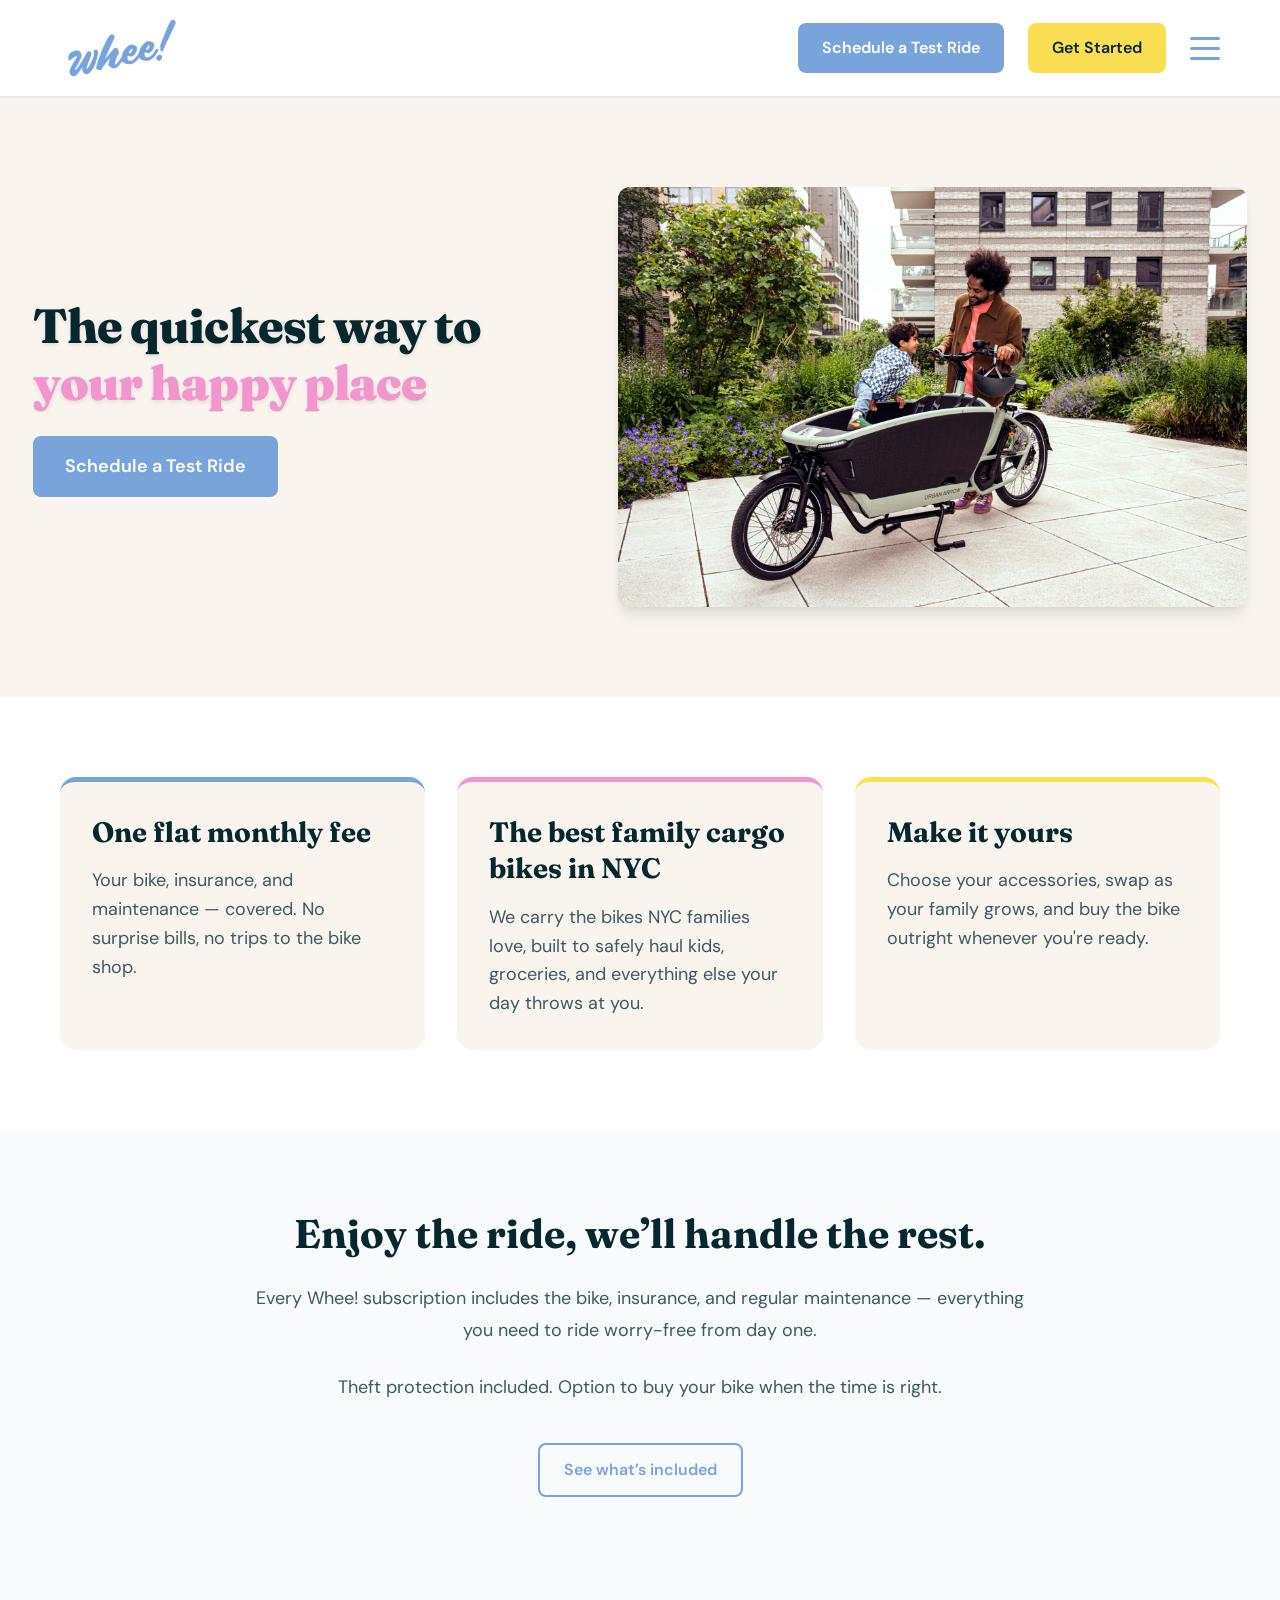
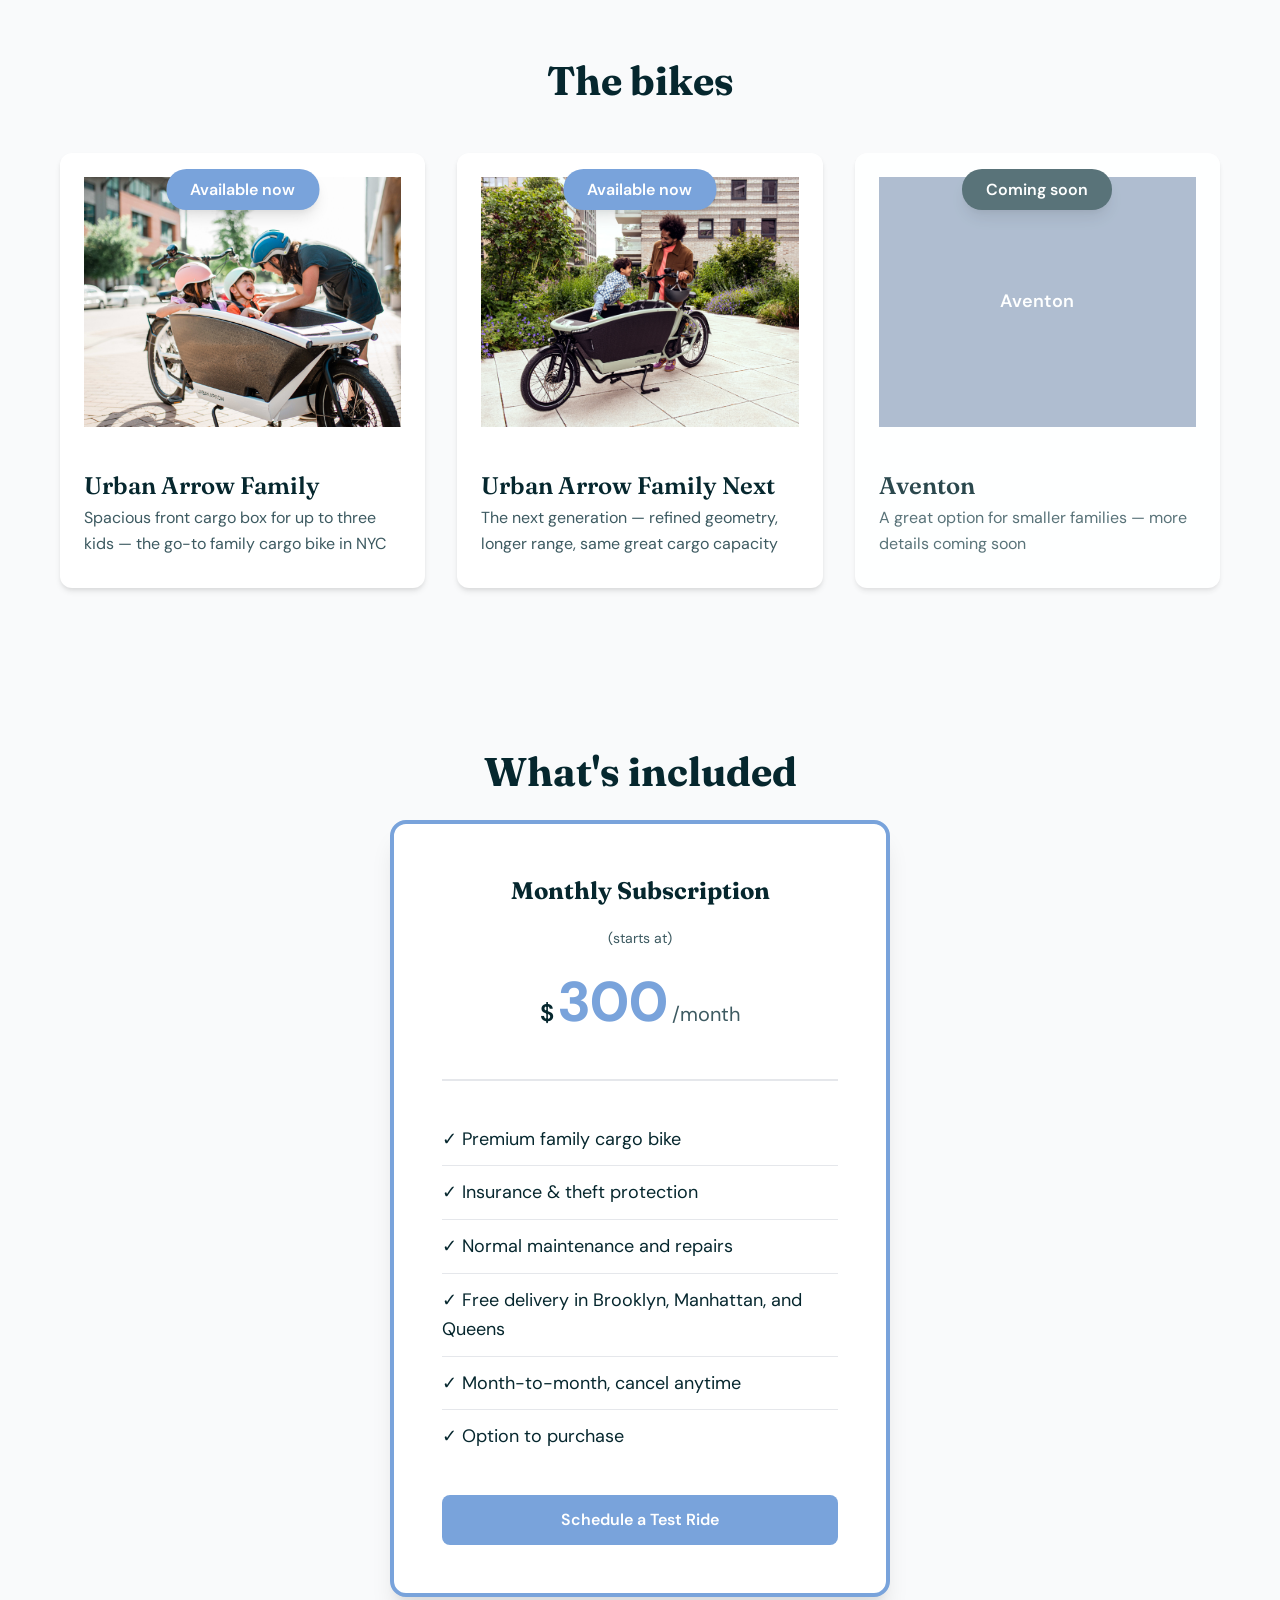
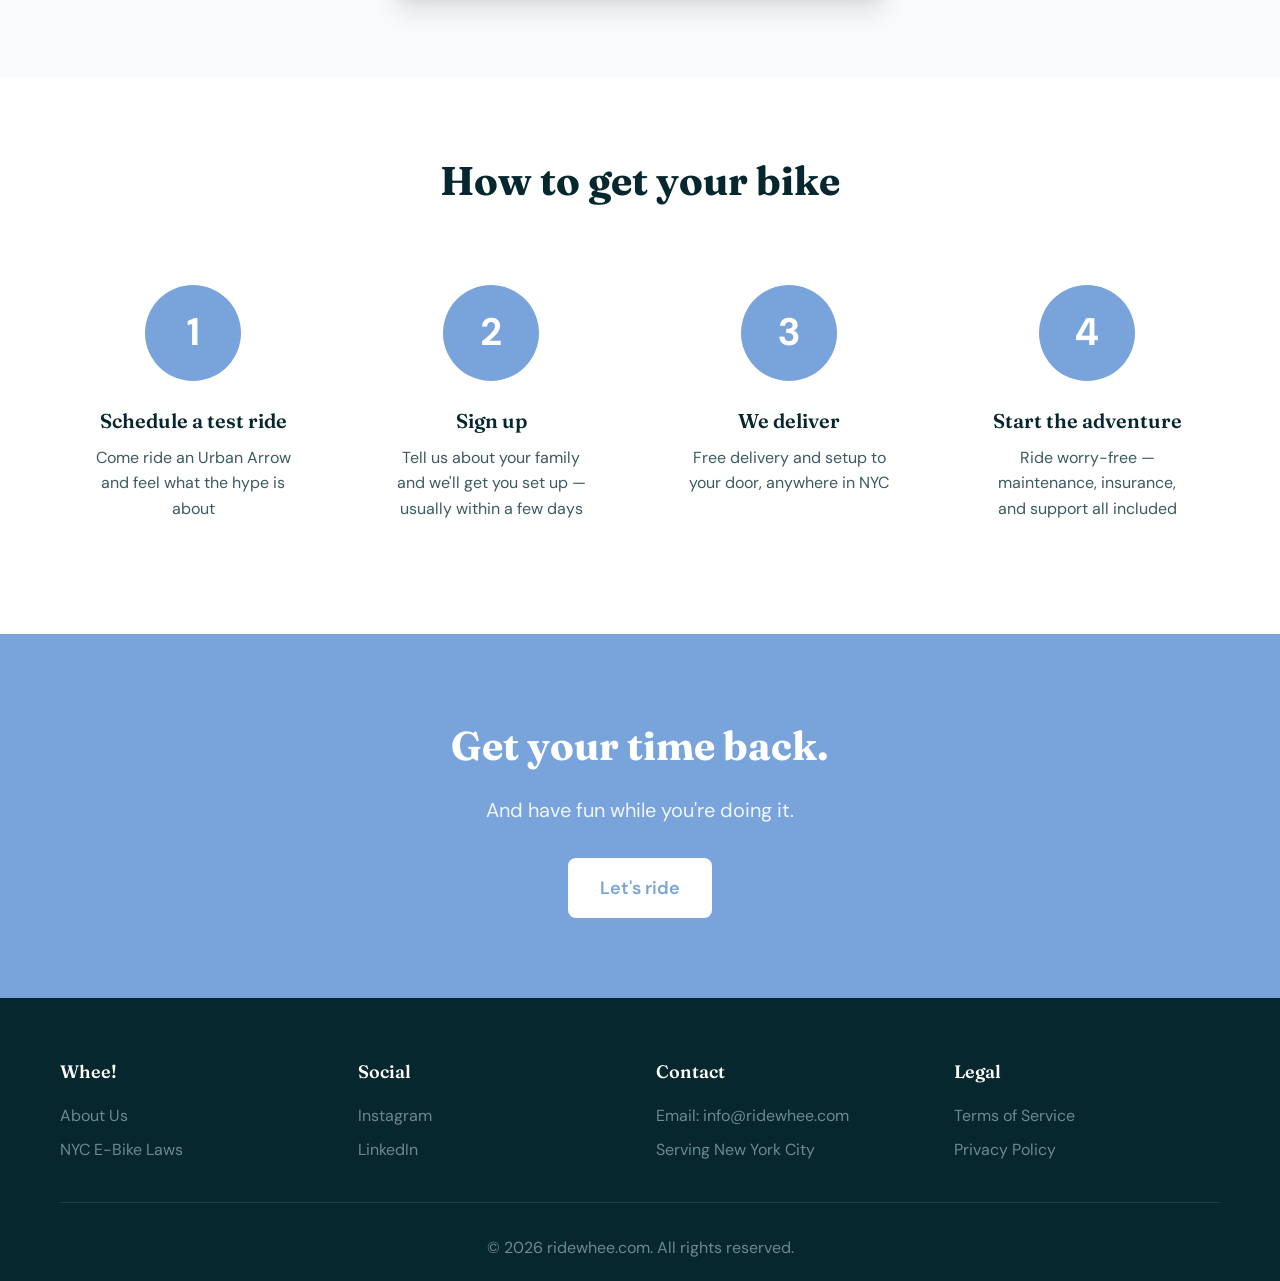
==== commit 79786250: "update to remove tern" ====
--- a/index.html
+++ b/index.html
@@ -123,7 +123,7 @@
             <div class="bike-grid" style="grid-template-columns: repeat(auto-fit, minmax(280px, 1fr)); justify-content: center;">
                 <a href="urban-arrow-family.html" class="bike-card">
                     <div class="bike-image-container">
-                        <img src="images/gsd-01.jpeg" alt="Urban Arrow Family cargo bike" class="bike-image" onerror="this.style.display='none'; this.nextElementSibling.style.display='flex';">
+                        <img src="images/urban-arrow-family-01.jpg" alt="Urban Arrow Family cargo bike" class="bike-image" onerror="this.style.display='none'; this.nextElementSibling.style.display='flex';">
                         <span class="available-badge">Available now</span>
                         <div class="bike-image-placeholder" style="display: none;"><span>Urban Arrow Family</span></div>
                     </div>
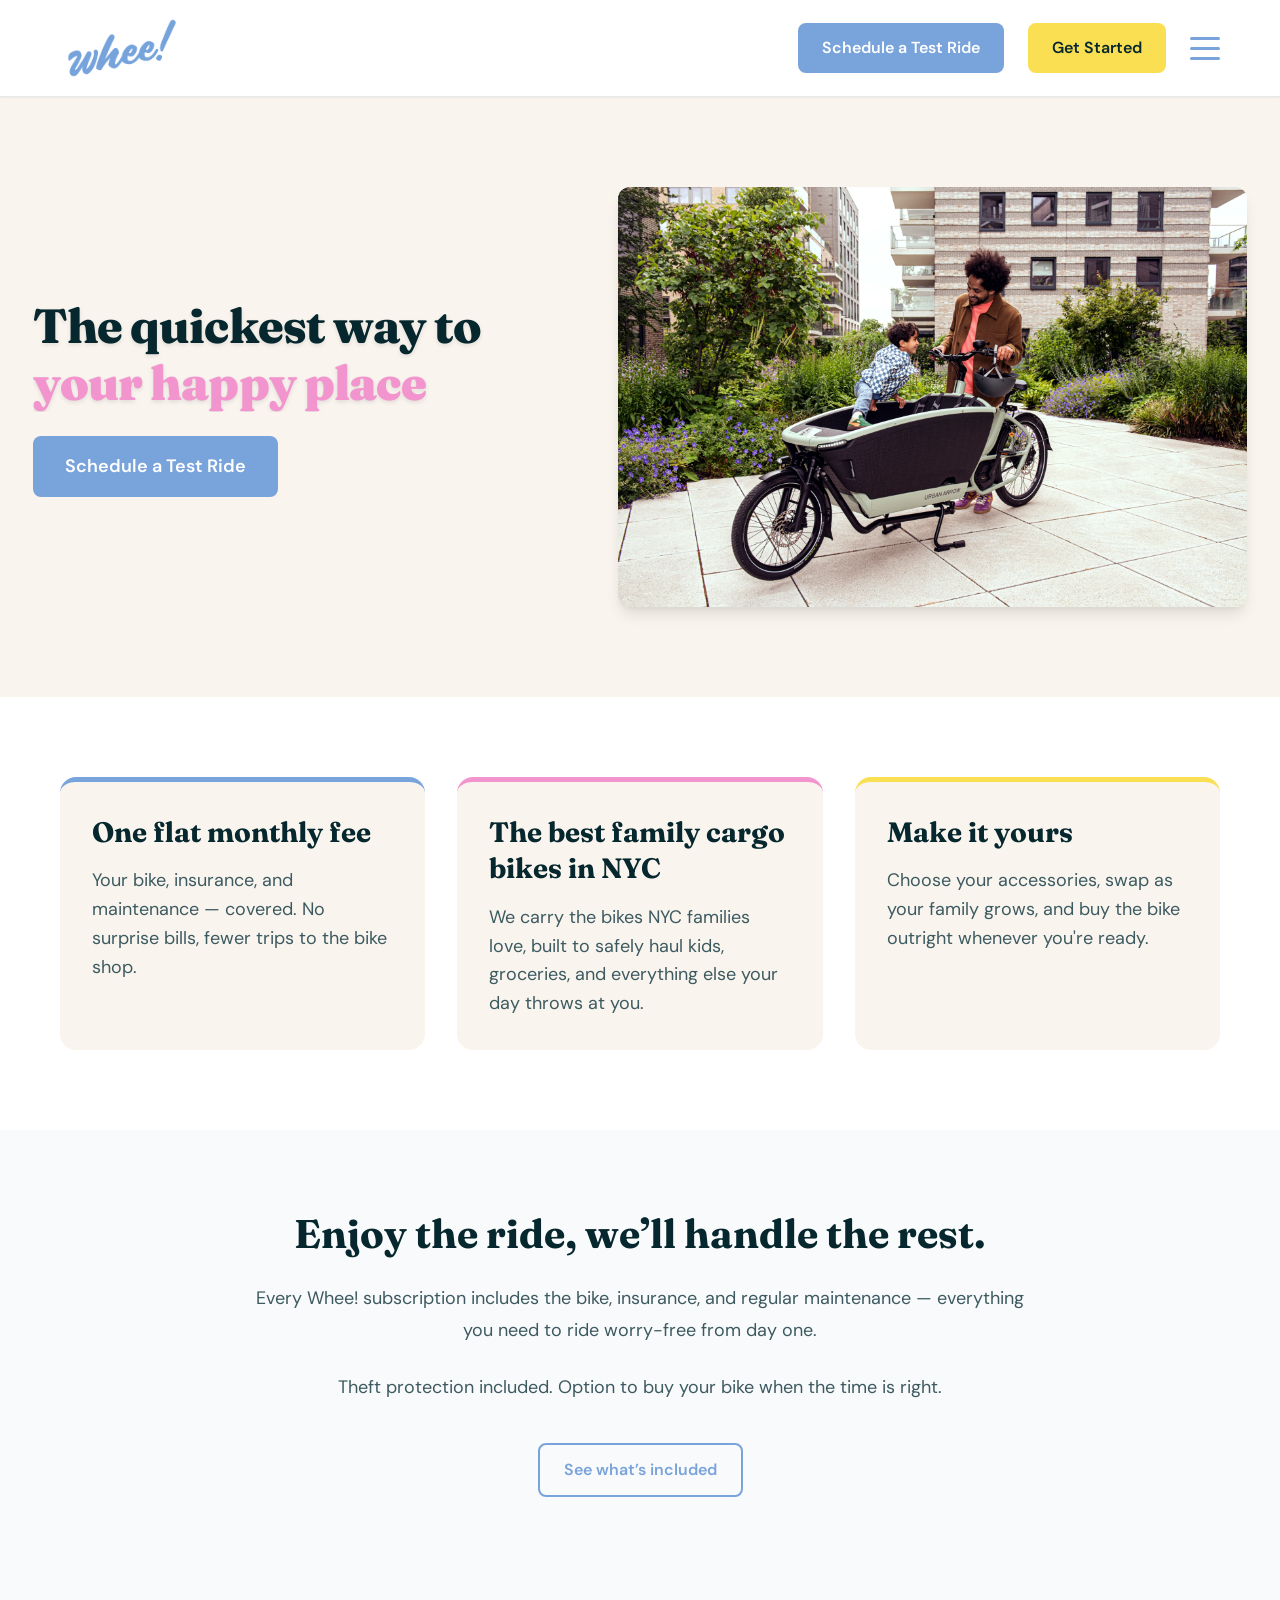
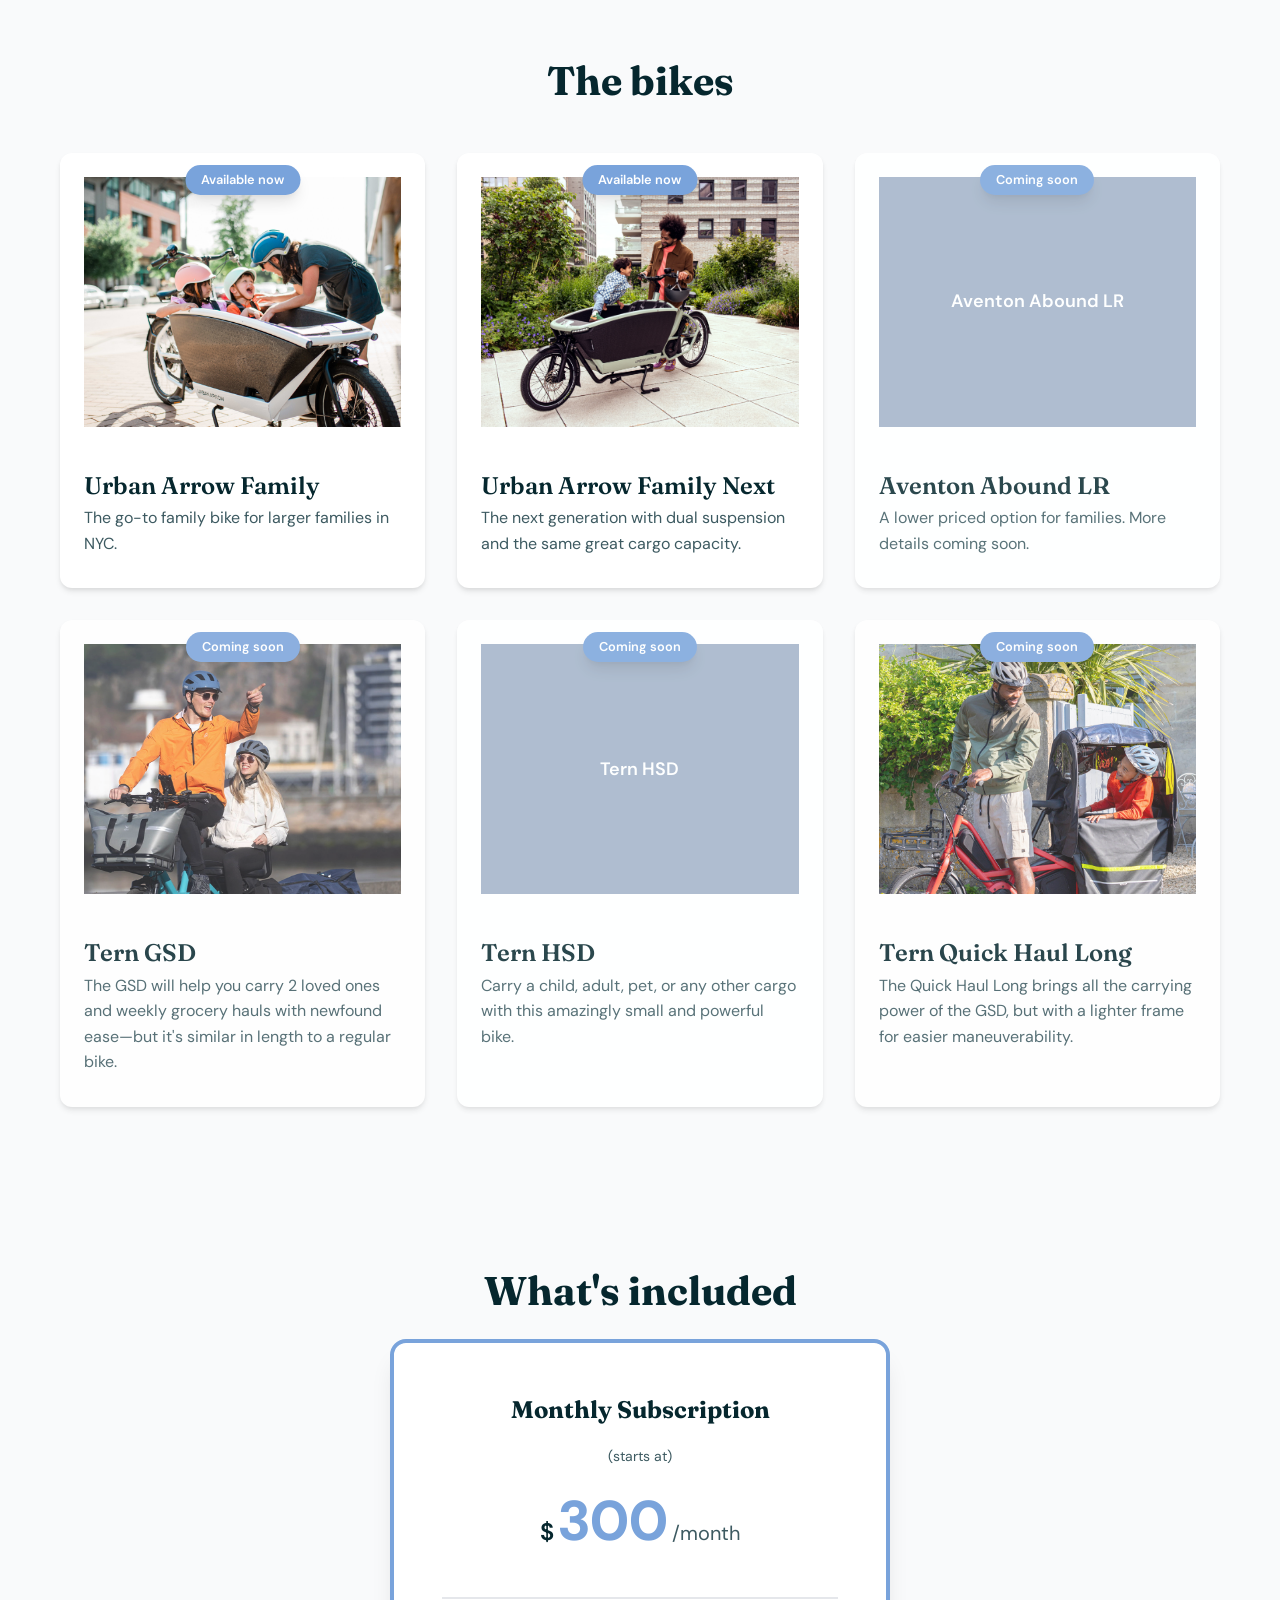
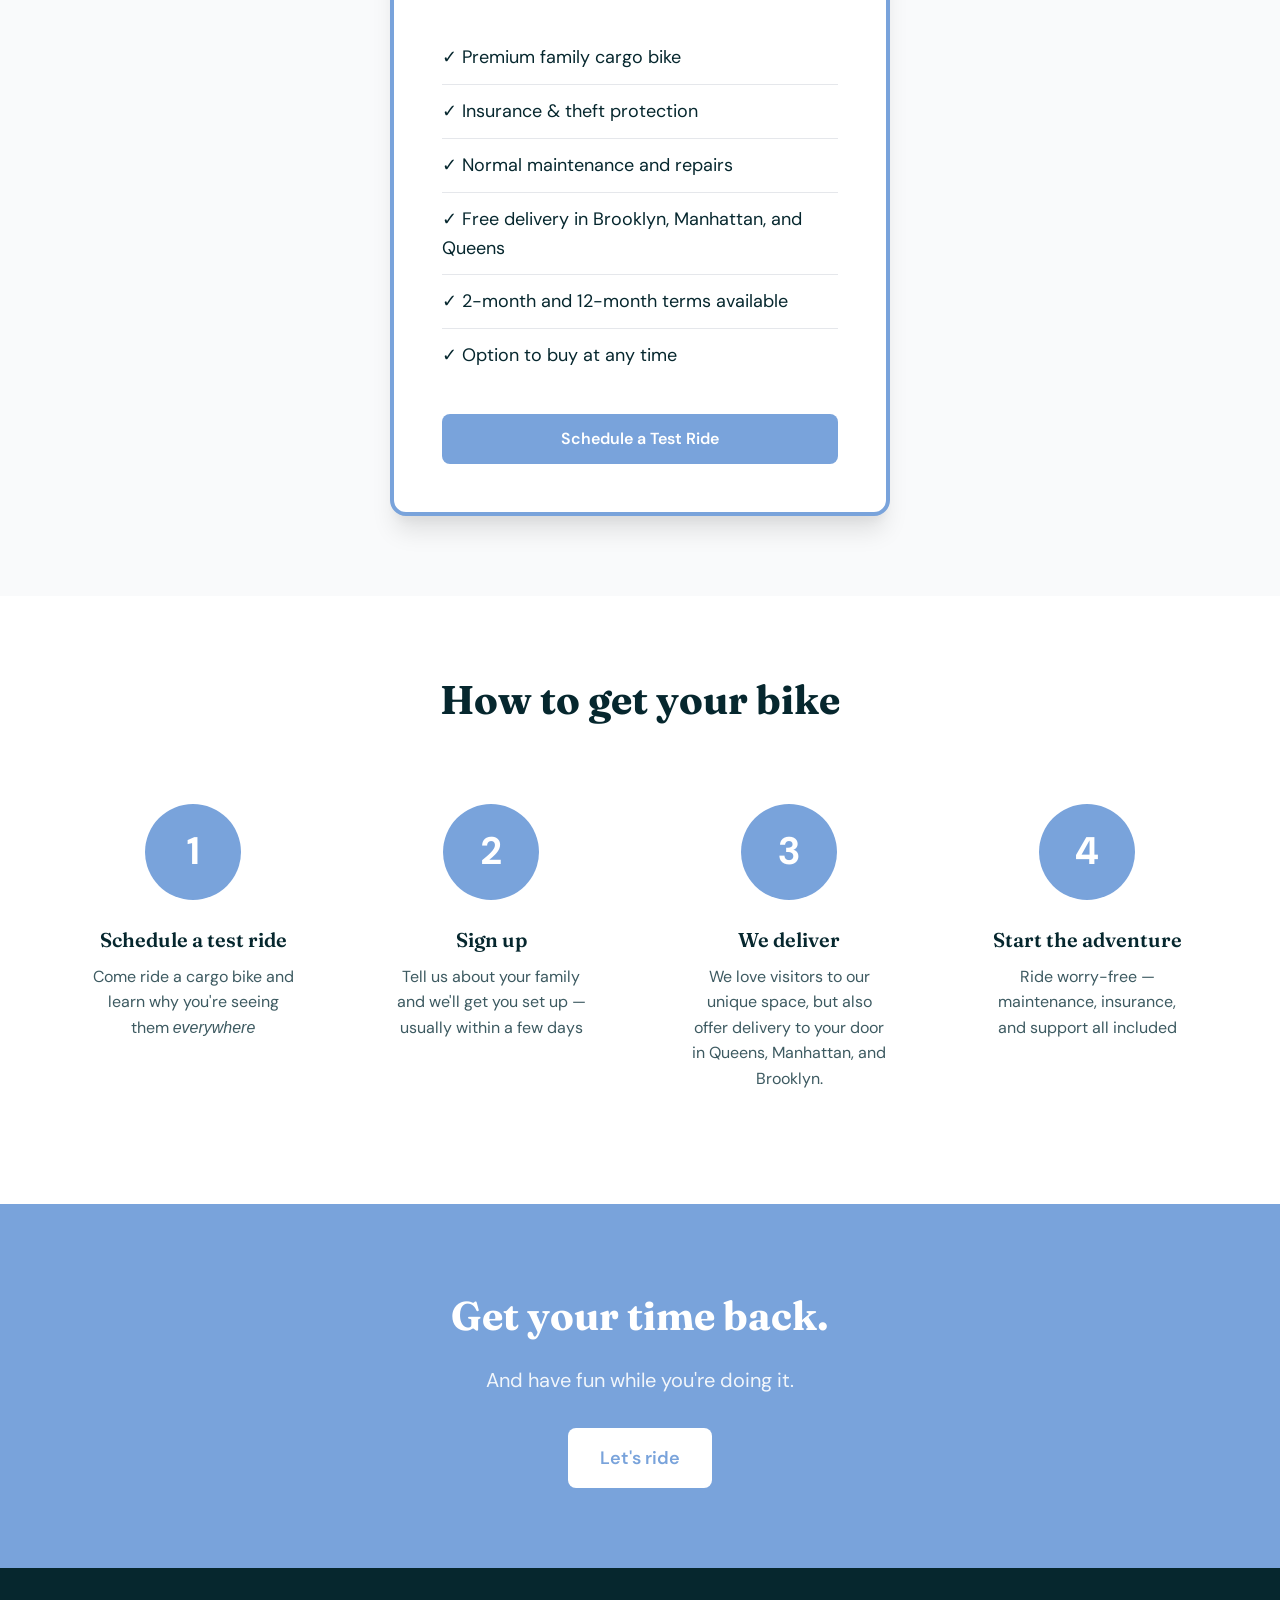
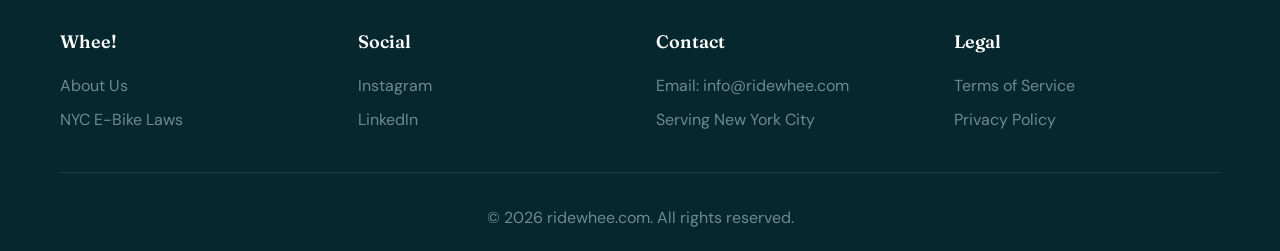
==== commit 7c8376af: "Updates pre-bike day" ====
--- a/index.html
+++ b/index.html
@@ -16,7 +16,7 @@
     <meta http-equiv="Pragma" content="no-cache">
     <meta http-equiv="Expires" content="0">
     <meta name="description" content="Family cargo bike subscription in NYC. Premium family cargo bikes with all-inclusive service, starting at $300/month. Flexible month-to-month subscriptions.">
-    <title>Cargo Bike Leasing NYC | ridewhee.com</title>
+    <title>Cargo Bike Subscriptions NYC | ridewhee.com</title>
     <link rel="preconnect" href="https://fonts.googleapis.com">
     <link rel="preconnect" href="https://fonts.gstatic.com" crossorigin>
     <link href="https://fonts.googleapis.com/css2?family=Anonymous+Pro:wght@700&family=DM+Sans:ital,opsz,wght@0,9..40,300..700;1,9..40,300..700&family=Fraunces:ital,opsz,wght@0,9..144,300..900&display=swap" rel="stylesheet">
@@ -91,7 +91,7 @@
             <div class="features-grid">
                 <div class="feature-item">
                     <h2>One flat monthly fee</h2>
-                    <p>Your bike, insurance, and maintenance — covered. No surprise bills, no trips to the bike shop.</p>
+                    <p>Your bike, insurance, and maintenance — covered. No surprise bills, fewer trips to the bike shop.</p>
                 </div>
                 <div class="feature-item">
                     <h2>The best family cargo bikes in NYC</h2>
@@ -129,7 +129,7 @@
                     </div>
                     <div style="padding: 1.5rem 1.5rem 0.5rem;">
                         <h3>Urban Arrow Family</h3>
-                        <p>Spacious front cargo box for up to three kids — the go-to family cargo bike in NYC</p>
+                        <p>The go-to family bike for larger families in NYC.</p>
                     </div>
                 </a>
                 <a href="urban-arrow-family-next.html" class="bike-card">
@@ -140,17 +140,51 @@
                     </div>
                     <div style="padding: 1.5rem 1.5rem 0.5rem;">
                         <h3>Urban Arrow Family Next</h3>
-                        <p>The next generation — refined geometry, longer range, same great cargo capacity</p>
+                        <p>The next generation with dual suspension and the same great cargo capacity.</p>
                     </div>
                 </a>
                 <a href="signup.html" class="bike-card" style="opacity: 0.85;">
                     <div class="bike-image-container">
-                        <div class="bike-image-placeholder" style="display: flex;"><span>Aventon</span></div>
-                        <span class="available-badge" style="background: var(--text-light);">Coming soon</span>
-                    </div>
-                    <div style="padding: 1.5rem 1.5rem 0.5rem;">
-                        <h3>Aventon</h3>
-                        <p>A great option for smaller families — more details coming soon</p>
+                        <img src="images/aventon-abound-lr-19-sm.jpg" alt="Aventon Abound LR cargo bike" class="bike-image" onerror="this.style.display='none'; this.nextElementSibling.style.display='flex';">
+                        <div class="bike-image-placeholder" style="display: none;"><span>Aventon Abound LR</span></div>
+                        <span class="available-badge" style="background: var(--skyline-blue);">Coming soon</span>
+                    </div>
+                    <div style="padding: 1.5rem 1.5rem 0.5rem;">
+                        <h3>Aventon Abound LR</h3>
+                        <p>A lower priced option for families. More details coming soon.</p>
+                    </div>
+                </a>
+                <a href="gsd.html" class="bike-card" style="opacity: 0.85;">
+                    <div class="bike-image-container">
+                        <img src="images/gsd-adult-2.png" alt="Tern GSD cargo bike" class="bike-image" style="object-position: center top;" onerror="this.style.display='none'; this.nextElementSibling.style.display='flex';">
+                        <div class="bike-image-placeholder" style="display: none;"><span>Tern GSD</span></div>
+                        <span class="available-badge" style="background: var(--skyline-blue);">Coming soon</span>
+                    </div>
+                    <div style="padding: 1.5rem 1.5rem 0.5rem;">
+                        <h3>Tern GSD</h3>
+                        <p>The GSD will help you carry 2 loved ones and weekly grocery hauls with newfound ease—but it's similar in length to a regular bike.</p>
+                    </div>
+                </a>
+                <a href="hsd.html" class="bike-card" style="opacity: 0.85;">
+                    <div class="bike-image-container">
+                        <img src="images/hsd.jpg" alt="Tern HSD cargo bike" class="bike-image" onerror="this.style.display='none'; this.nextElementSibling.style.display='flex';">
+                        <div class="bike-image-placeholder" style="display: none;"><span>Tern HSD</span></div>
+                        <span class="available-badge" style="background: var(--skyline-blue);">Coming soon</span>
+                    </div>
+                    <div style="padding: 1.5rem 1.5rem 0.5rem;">
+                        <h3>Tern HSD</h3>
+                        <p>Carry a child, adult, pet, or any other cargo with this amazingly small and powerful bike.</p>
+                    </div>
+                </a>
+                <a href="quick-haul.html" class="bike-card" style="opacity: 0.85;">
+                    <div class="bike-image-container">
+                        <img src="images/qhl-2.jpg" alt="Tern Quick Haul Long cargo bike" class="bike-image" onerror="this.style.display='none'; this.nextElementSibling.style.display='flex';">
+                        <div class="bike-image-placeholder" style="display: none;"><span>Tern Quick Haul Long</span></div>
+                        <span class="available-badge" style="background: var(--skyline-blue);">Coming soon</span>
+                    </div>
+                    <div style="padding: 1.5rem 1.5rem 0.5rem;">
+                        <h3>Tern Quick Haul Long</h3>
+                        <p>The Quick Haul Long brings all the carrying power of the GSD, but with a lighter frame for easier maneuverability.</p>
                     </div>
                 </a>
             </div>
@@ -175,7 +209,7 @@
                 <div class="step">
                     <div class="step-number">1</div>
                     <h3>Schedule a test ride</h3>
-                    <p>Come ride an Urban Arrow and feel what the hype is about</p>
+                    <p>Come ride a cargo bike and learn why you're seeing them <em>everywhere</em></p>
                 </div>
                 <div class="step">
                     <div class="step-number">2</div>
@@ -185,7 +219,7 @@
                 <div class="step">
                     <div class="step-number">3</div>
                     <h3>We deliver</h3>
-                    <p>Free delivery and setup to your door, anywhere in NYC</p>
+                    <p>We love visitors to our unique space, but also offer delivery to your door in Queens, Manhattan, and Brooklyn.</p>
                 </div>
                 <div class="step">
                     <div class="step-number">4</div>
--- a/styles.css
+++ b/styles.css
@@ -920,12 +920,12 @@
 .out-of-stock-banner {
     display: inline-block;
     color: white;
-    padding: 0.5rem 1.5rem;
+    padding: 0.3rem 1rem;
     border-radius: 20px;
     font-weight: 600;
-    font-size: 1rem;
+    font-size: 0.8rem;
     position: absolute;
-    top: 1rem;
+    top: 0.75rem;
     left: 50%;
     transform: translateX(-50%);
     z-index: 10;
@@ -1001,9 +1001,9 @@
 }
 
 .form-message.success {
-    background: #0891b2 !important;
+    background: var(--skyline-blue) !important;
     color: white !important;
-    border: 3px solid #0e7490 !important;
+    border: 3px solid var(--primary-dark) !important;
     display: block;
     font-weight: 600;
     text-align: center;
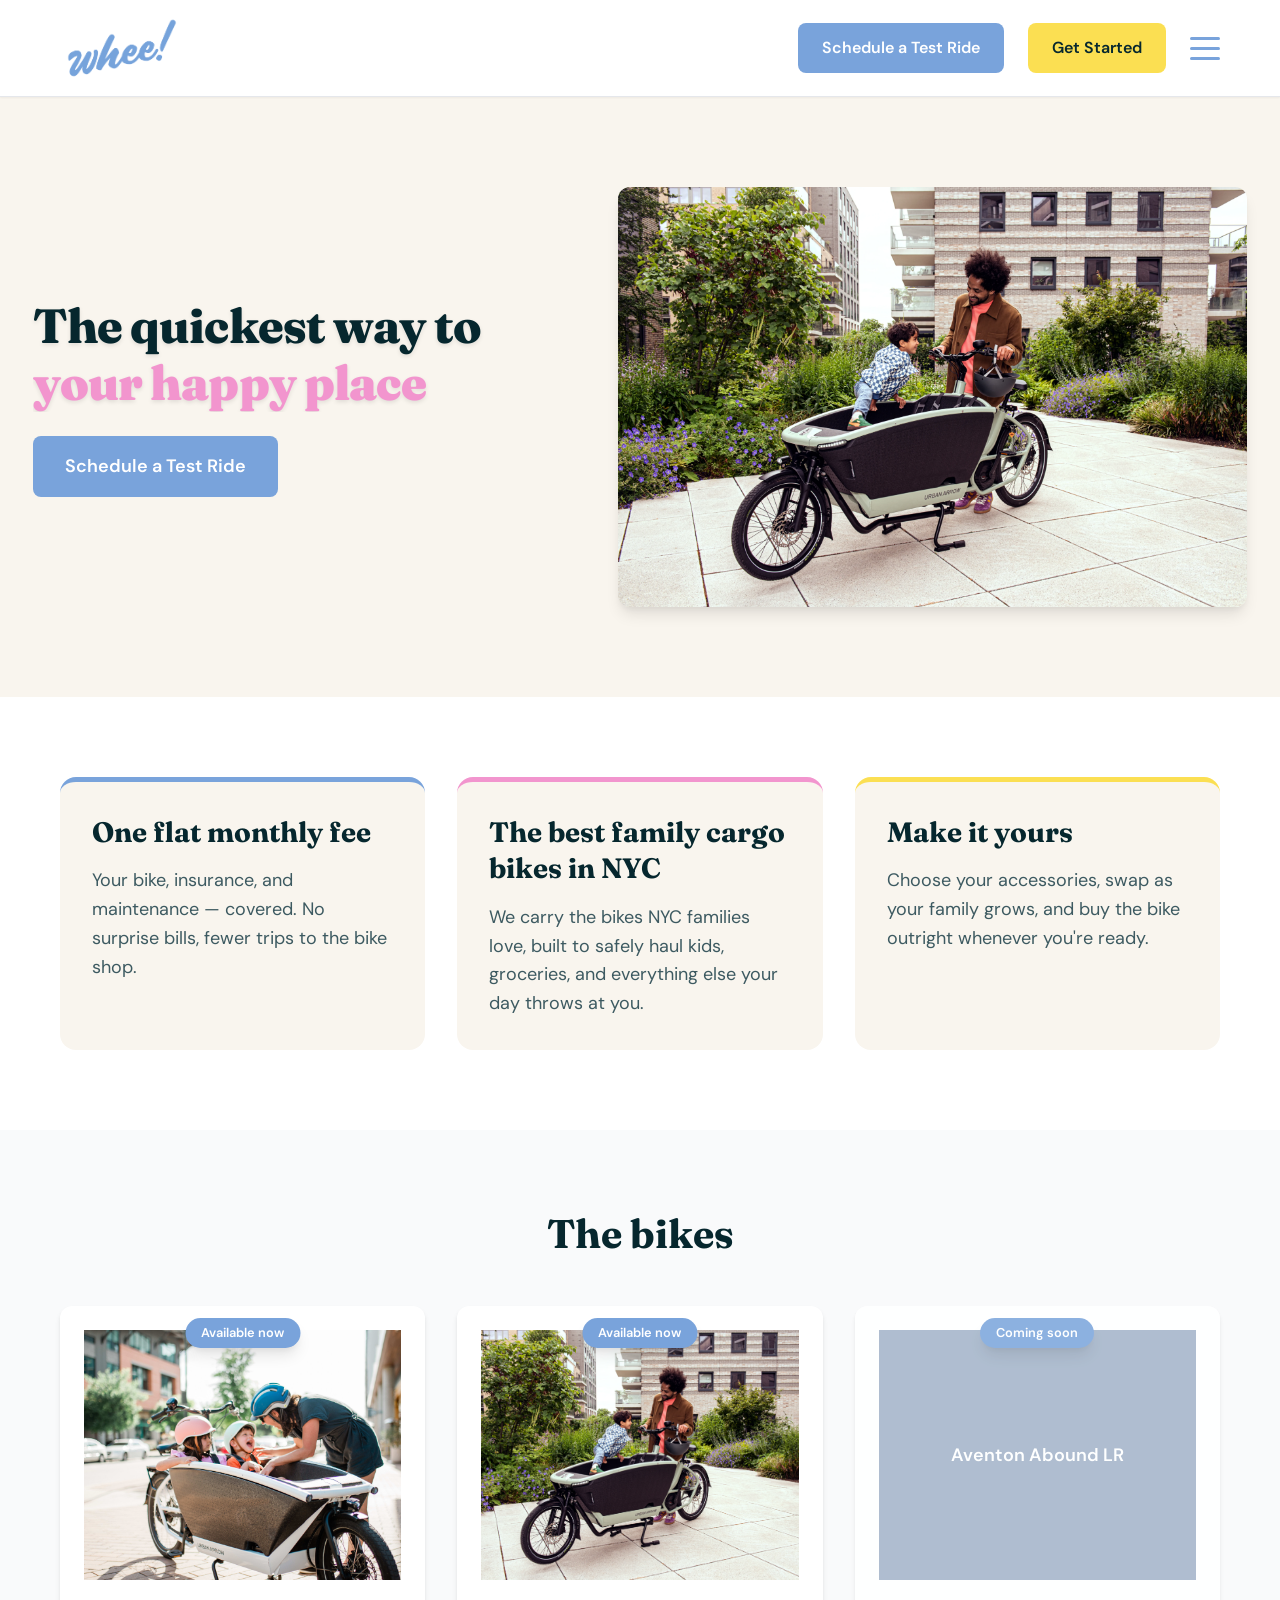
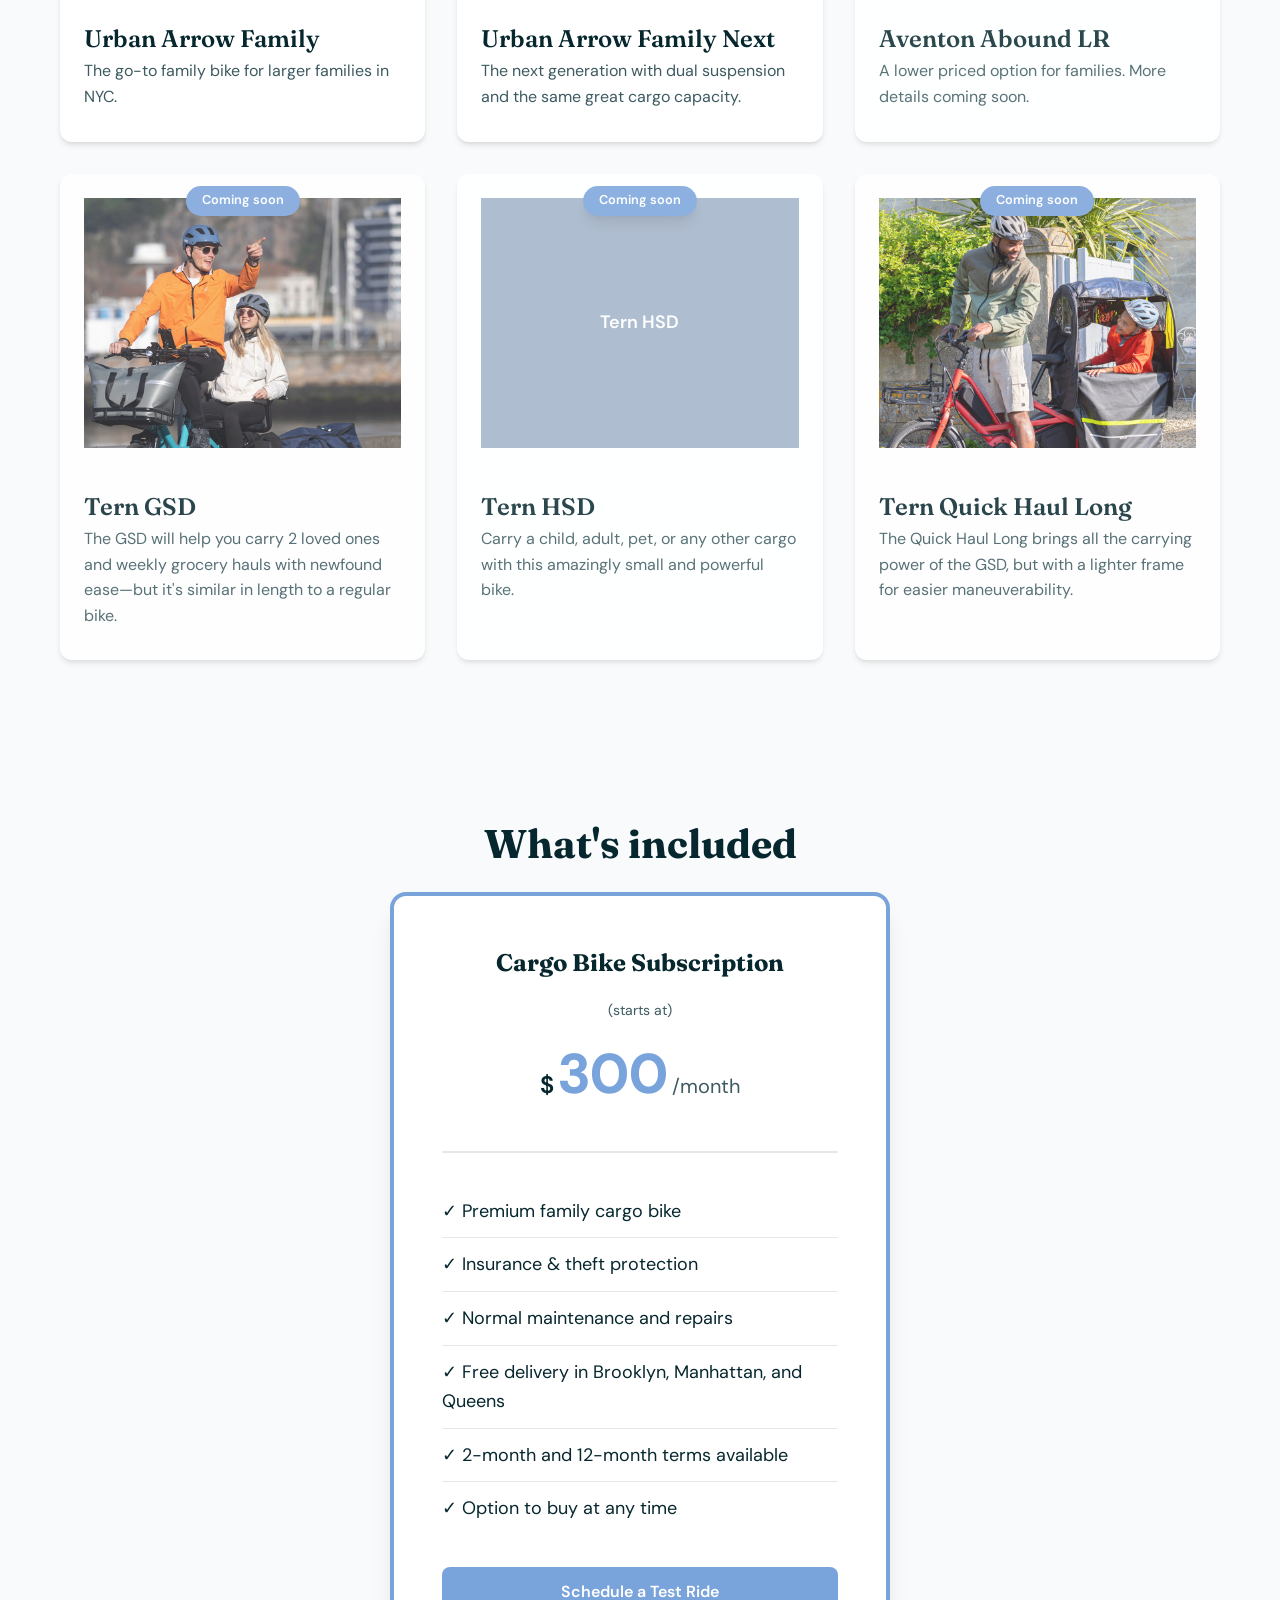
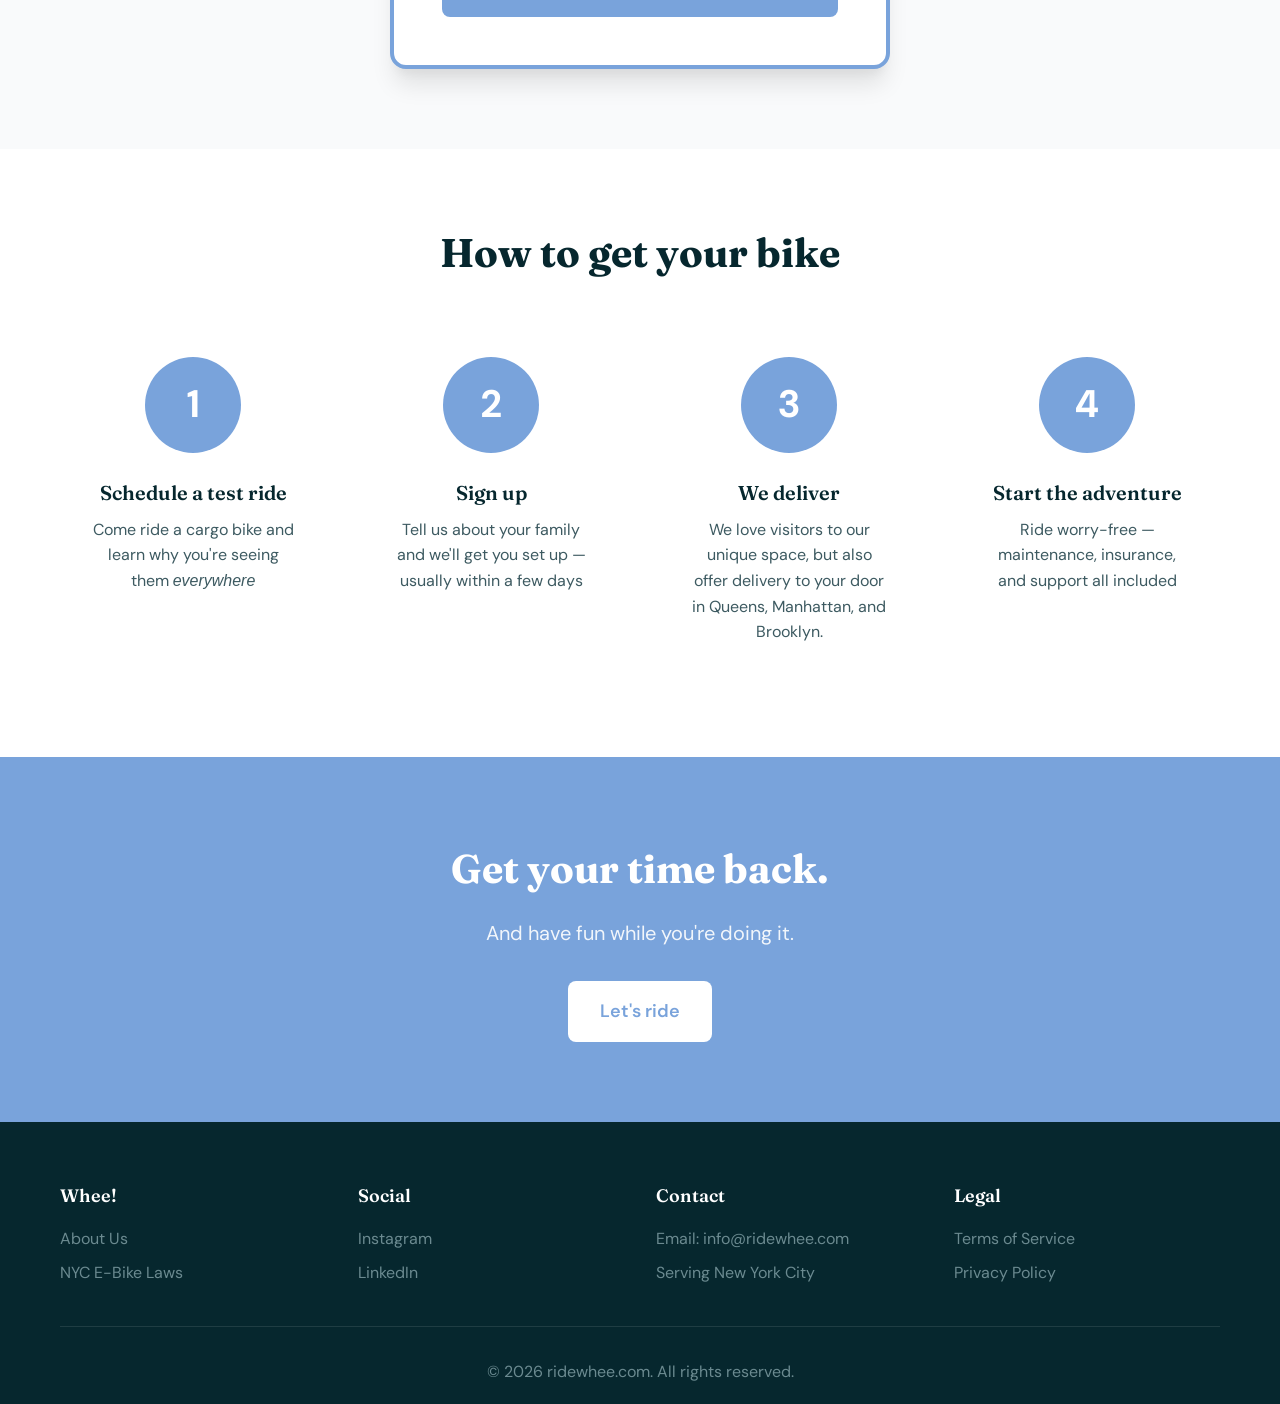
==== commit 00b0dbae: "5/8 update" ====
--- a/index.html
+++ b/index.html
@@ -105,16 +105,6 @@
         </div>
     </section>
 
-    <!-- Enjoy the Ride Section -->
-    <section class="enjoy-section">
-        <div class="enjoy-content">
-            <h2 class="section-title">Enjoy the ride, we’ll handle the rest.</h2>
-            <p class="section-subtitle">Every Whee! subscription includes the bike, insurance, and regular maintenance — everything you need to ride worry-free from day one.</p>
-            <p>Theft protection included. Option to buy your bike when the time is right.</p>
-            <a href="#subscriptions" class="cta-button secondary" style="margin-top: 1rem;">See what’s included</a>
-        </div>
-    </section>
-
 
     <!-- E-Bikes Section -->
     <section class="bike-showcase">
